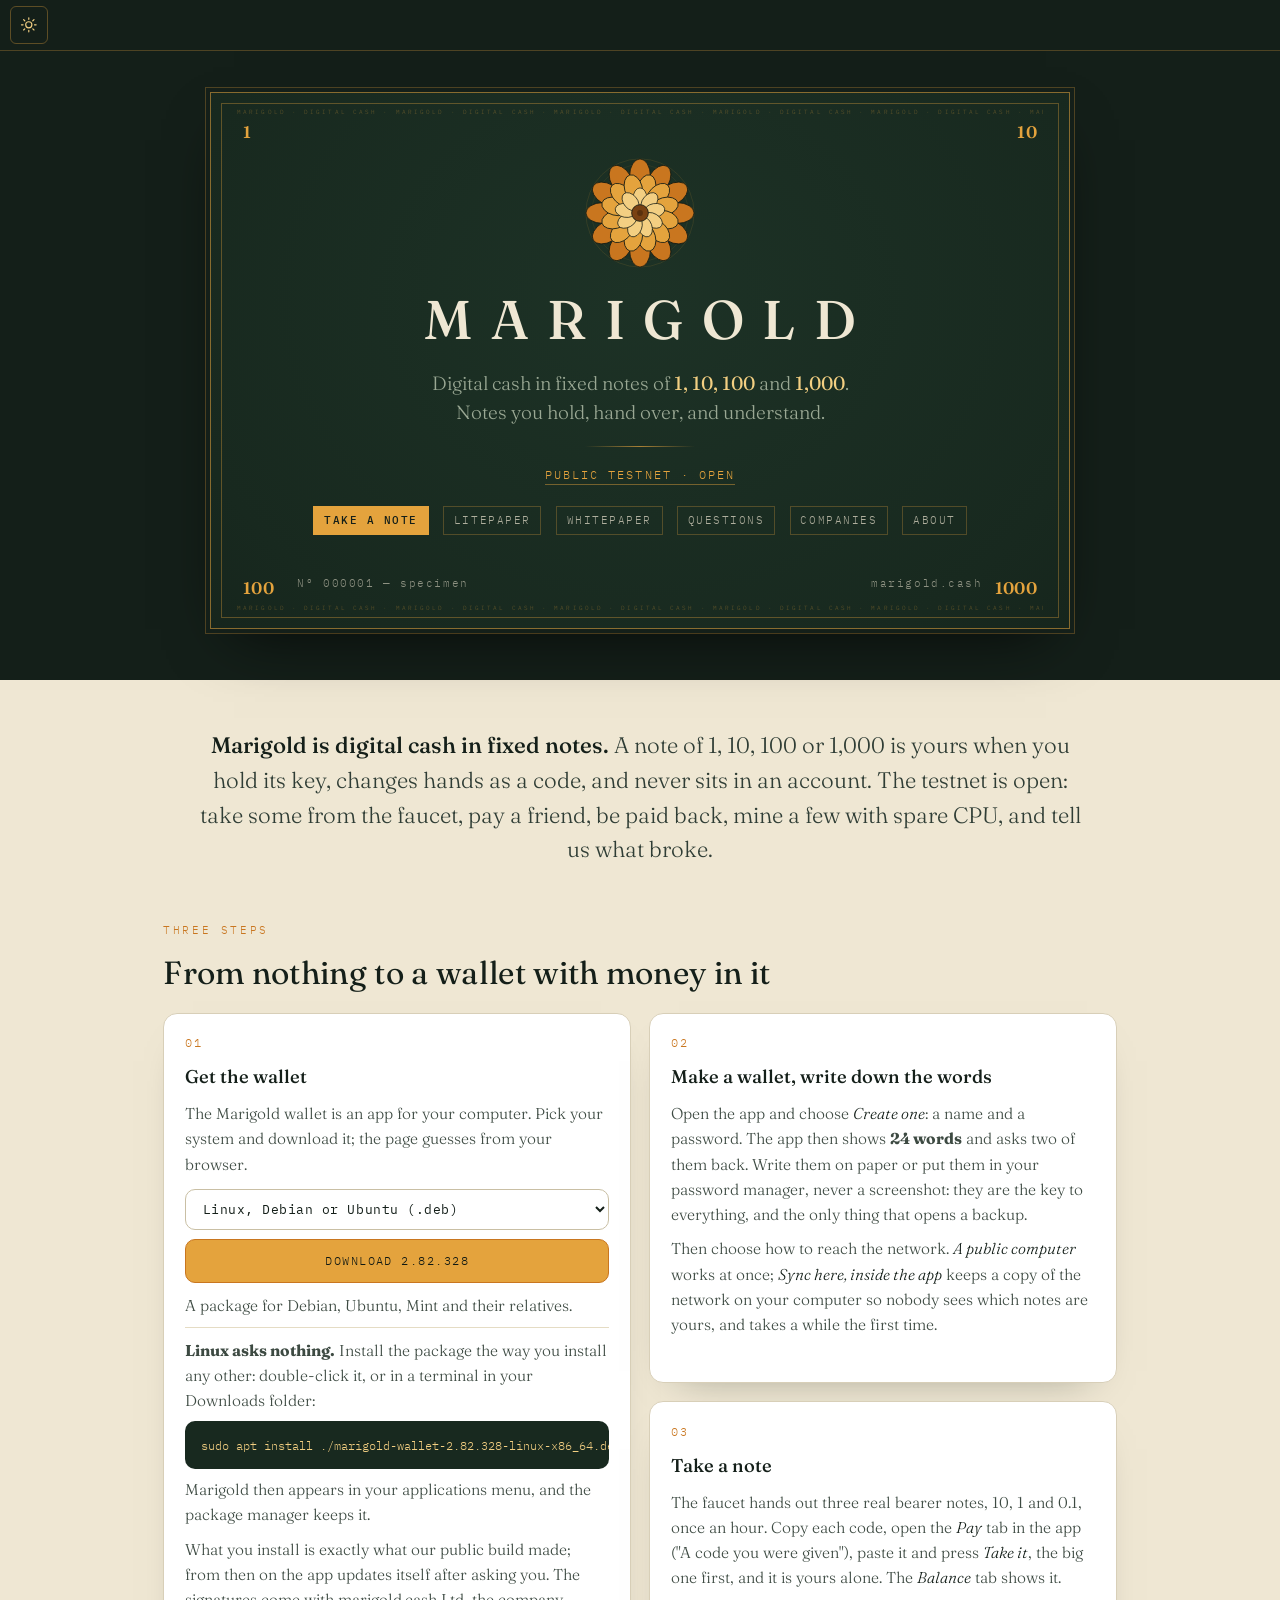
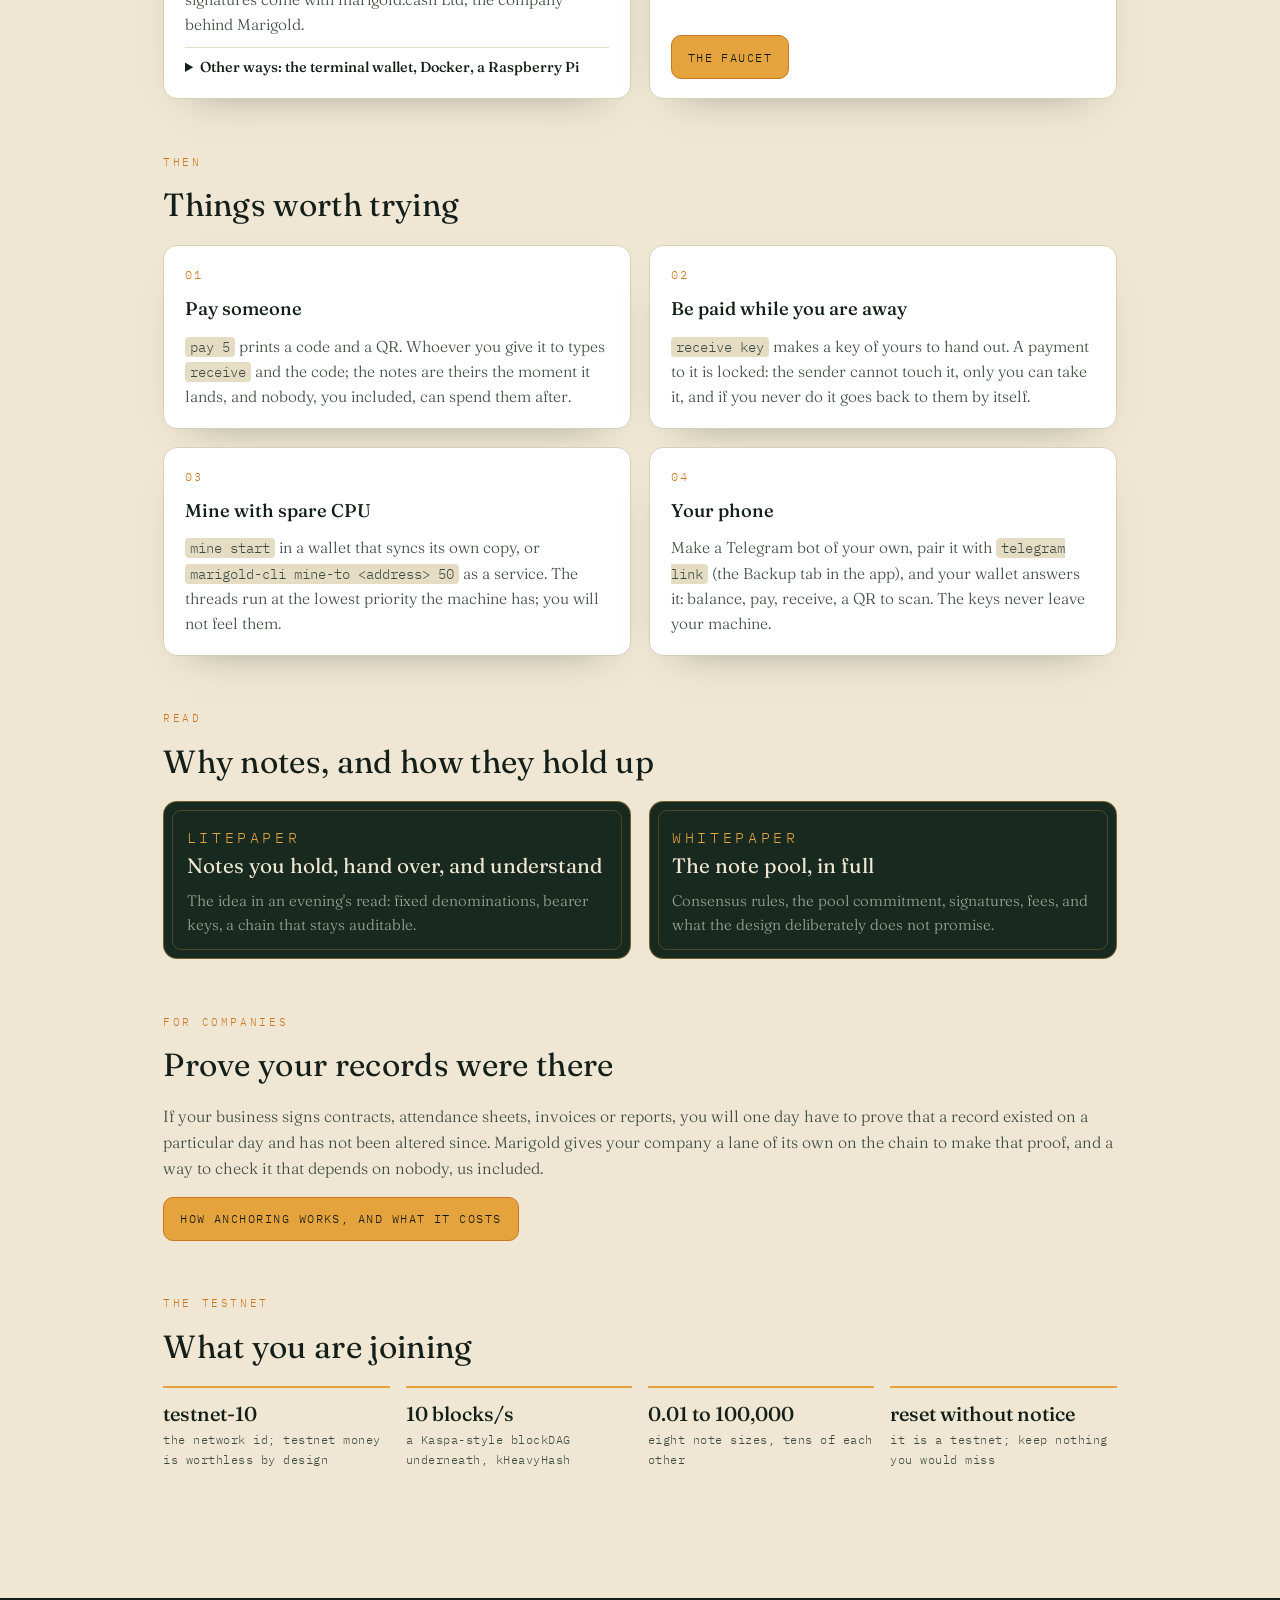
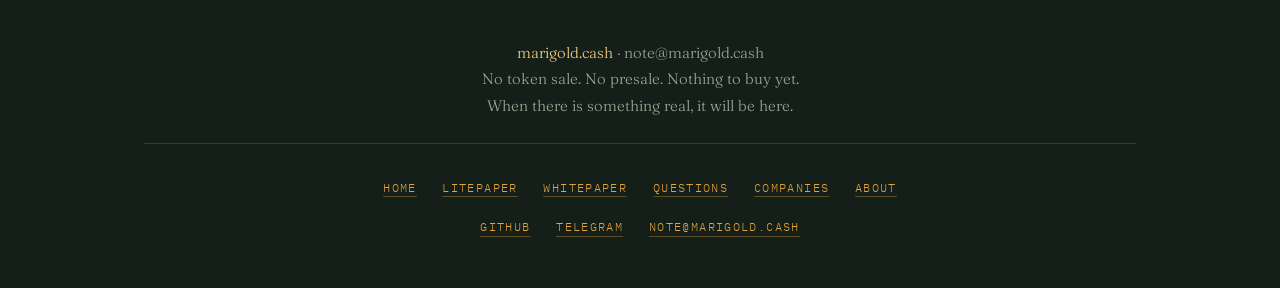
==== index.html @ fa8dfa0e "three steps: equal columns whatever the content width" ====
<!DOCTYPE html>
<html lang="en">
<head>
<meta charset="utf-8">
<meta name="viewport" content="width=device-width, initial-scale=1">
<title>Marigold — digital cash in fixed notes</title>
<meta name="description" content="Marigold is digital cash in fixed notes of 1, 10, 100 and 1,000. The public testnet is open: get the wallet, take notes from the faucet, pay and be paid, mine with spare CPU. No token sale.">
<meta property="og:title" content="Marigold — digital cash in fixed notes">
<meta property="og:description" content="Digital cash in fixed notes of 1, 10, 100 and 1,000. The testnet is open to try.">
<meta property="og:url" content="https://marigold.cash">
<meta property="og:type" content="website">
<link rel="icon" href="data:image/svg+xml,%3Csvg xmlns='http://www.w3.org/2000/svg' viewBox='0 0 64 64'%3E%3Ccircle cx='32' cy='32' r='30' fill='%23141f19'/%3E%3Ccircle cx='32' cy='32' r='17' fill='%23E4A33D'/%3E%3Ccircle cx='32' cy='32' r='7' fill='%237A4212'/%3E%3C/svg%3E">
<link rel="preconnect" href="https://fonts.googleapis.com">
<link rel="preconnect" href="https://fonts.gstatic.com" crossorigin>
<link href="https://fonts.googleapis.com/css2?family=Fraunces:opsz,wght@9..144,300;9..144,400;9..144,500;9..144,600&family=IBM+Plex+Mono:wght@400;500&display=swap" rel="stylesheet">
<link rel="stylesheet" href="/chrome.css?v=464db932">
<style>
  :root{
    --ink:#141f19;
    --note:#18291f;
    --note-edge:#0f1813;
    --gold:#e4a33d;
    --amber:#c9761f;
    --petal:#f3cf82;
    --cream:#efe7d3;
    --moss:#9aa894;
  }
  *{margin:0;padding:0;box-sizing:border-box}
  body{
    background:var(--page-bg);
    color:var(--page-fg);
    font-family:"Fraunces",serif;
    font-weight:300;
    line-height:1.6;
  }
  /* ---------- the page under the note ---------- */
  .page{max-width:62rem;margin:0 auto;padding:0 1.2rem 4rem}
  .lede{
    max-width:40em;margin:3rem auto 2.4rem;text-align:center;
    font-size:clamp(1.15rem,2.4vw,1.4rem);line-height:1.55;color:var(--text-3);
  }
  .lede strong{font-weight:500;color:var(--page-fg)}
  .kicker{
    font-family:"IBM Plex Mono",monospace;font-size:.68rem;letter-spacing:.24em;
    text-transform:uppercase;color:var(--amber);margin:0 0 .5rem;
  }
  h2{font-size:clamp(1.5rem,3vw,2rem);font-weight:400;margin:0 0 .9rem;letter-spacing:.01em}
  section{margin-top:3.4rem;scroll-margin-top:1.5rem}
  .steps{
    counter-reset:step;
    display:grid;grid-template-columns:repeat(auto-fit,minmax(16rem,1fr));gap:1.1rem;
  }
  .step{
    counter-increment:step;
    background:var(--card);border:1px solid var(--line-2);border-radius:14px;padding:1.3rem 1.3rem 1.2rem;
    box-shadow:0 18px 40px -30px var(--shadow);
    display:flex;flex-direction:column;gap:.6rem;
  }
  /* the three steps: the tall first step on the left, the other two stacked on the right */
  #start .steps{grid-template-columns:minmax(0,1fr) minmax(0,1fr);grid-auto-rows:auto}
  #start .step:first-child{grid-row:span 2}
  @media (max-width:40rem){
    #start .steps{grid-template-columns:1fr}
    #start .step:first-child{grid-row:auto}
  }
  .step::before{
    content:counter(step,decimal-leading-zero);
    font-family:"IBM Plex Mono",monospace;font-size:.72rem;letter-spacing:.2em;color:var(--amber);
  }
  .step h3{font-size:1.15rem;font-weight:500;margin:0}
  .step p{margin:0;color:var(--text);font-size:.98rem}
  .step .cta{margin-top:auto;padding-top:.6rem}
  .step ol{margin:0;padding-left:1.2rem;color:var(--text);font-size:.98rem;display:flex;flex-direction:column;gap:.4rem}
  .step em{font-style:italic;color:var(--page-fg)}
  pre{
    font-family:"IBM Plex Mono",monospace;font-size:.82rem;line-height:1.55;
    background:var(--note);color:var(--petal);border-radius:10px;padding:.9rem 1rem;
    overflow-x:auto;margin:.3rem 0 0;
  }
  code{font-family:"IBM Plex Mono",monospace;font-size:.88em;background:var(--line);border-radius:4px;padding:1px 5px}
  pre code{background:none;padding:0;font-size:1em}
  a{color:var(--amber)}
  a:hover{color:var(--link-hover)}
  .btn{
    display:inline-block;font-family:"IBM Plex Mono",monospace;font-size:.76rem;letter-spacing:.12em;
    text-transform:uppercase;text-decoration:none;color:var(--note-edge);background:var(--gold);
    border:1px solid var(--amber);border-radius:10px;padding:.7rem 1rem;
  }
  .btn:hover{background:#f0b45a;color:var(--note)}
  .btn.quiet{background:transparent;color:var(--text-2);border-color:var(--line-3)}
  .btn.quiet:hover{color:var(--page-fg);border-color:var(--amber)}
  .row{display:flex;flex-wrap:wrap;gap:.7rem;align-items:center}
  .dl{display:flex;flex-direction:column;gap:.6rem;margin-top:.2rem}
  .dl select{
    font-family:"IBM Plex Mono",monospace;font-size:.8rem;letter-spacing:.04em;color:var(--page-fg);
    background:var(--card);border:1px solid var(--line-3);border-radius:10px;padding:.6rem .8rem;width:100%;
  }
  .dl .btn{text-align:center}
  .dl-note{font-size:.82rem;color:var(--text-2);margin:0;min-height:1.2em}
  .unsigned{border-top:1px solid var(--line);padding-top:.6rem;font-size:.92rem;color:var(--text);display:flex;flex-direction:column;gap:.5rem}
  .unsigned[hidden]{display:none}
  .unsigned p{margin:0}
  .unsigned ol{margin:0;padding-left:1.2rem;display:flex;flex-direction:column;gap:.3rem}
  .unsigned pre{margin:0;font-size:.78rem}
  .shot{width:100%;height:auto;border:1px solid var(--line);border-radius:8px;background:var(--card)}
  details.fine{border-top:1px solid var(--line);padding-top:.5rem;font-size:.9rem;color:var(--text)}
  details.fine summary{cursor:pointer;color:var(--page-fg);font-weight:500}
  details.fine p{margin:.5rem 0 0}
  .papers{display:grid;grid-template-columns:repeat(auto-fit,minmax(15rem,1fr));gap:1.1rem}
  .paper{
    display:block;text-decoration:none;color:inherit;
    background:var(--note);border:1px solid rgba(228,163,61,.45);border-radius:14px;padding:1.4rem 1.4rem 1.3rem;
    position:relative;overflow:hidden;
  }
  .paper::before{content:"";position:absolute;inset:8px;border:1px solid rgba(228,163,61,.25);border-radius:9px;pointer-events:none}
  .paper .kicker{color:var(--gold)}
  .paper h3{color:var(--cream);font-weight:400;font-size:1.3rem;margin:0 0 .4rem}
  .paper p{color:var(--moss);margin:0;font-size:.95rem}
  .paper:hover{border-color:var(--gold)}
  .facts{
    display:grid;grid-template-columns:repeat(auto-fit,minmax(12rem,1fr));gap:1rem;
    font-family:"IBM Plex Mono",monospace;font-size:.78rem;letter-spacing:.04em;
  }
  .facts div{border-top:2px solid var(--gold);padding-top:.6rem;color:var(--text)}
  .facts b{display:block;font-size:1.25rem;font-weight:500;color:var(--page-fg);letter-spacing:0;font-family:"Fraunces",serif}
  .note-of-caution{
    margin-top:3.4rem;border-left:3px solid var(--gold);padding:.2rem 0 .2rem 1.1rem;color:var(--text);max-width:44em;
  }
</style>
</head>
<body>

<!-- chrome:header -->
<script>
  (function () {
    var t = null; try { t = localStorage.getItem("marigold-theme"); } catch (e) {}
    if (t === "dark" || t === "light") document.documentElement.setAttribute("data-theme", t);
  })();
</script>
<nav class="topbar">
  <button class="tgl" id="themeBtn" type="button" aria-pressed="false">
    <svg class="sun" viewBox="0 0 24 24" aria-hidden="true"><circle cx="12" cy="12" r="4.2"/><path d="M12 2.4v2.2M12 19.4v2.2M4.2 12H2M22 12h-2.2M6.5 6.5 4.9 4.9M19.1 19.1l-1.6-1.6M17.5 6.5l1.6-1.6M4.9 19.1l1.6-1.6"/></svg>
    <svg class="moon" viewBox="0 0 24 24" aria-hidden="true"><path d="M20 14.2A8.2 8.2 0 0 1 9.8 4 8.4 8.4 0 1 0 20 14.2Z"/></svg>
    <span class="sr" id="themeLabel">Switch between day and night</span>
  </button>
  <div class="grow"></div>
  <label class="langpick" hidden>
    <svg viewBox="0 0 24 24" aria-hidden="true"><circle cx="12" cy="12" r="9"/><path d="M3 12h18M12 3a15 15 0 0 1 0 18M12 3a15 15 0 0 0 0 18"/></svg>
    <span class="sr" id="langLabel">Language</span>
    <select id="langSel" aria-labelledby="langLabel">
      <option value="en">English</option>
      <option value="es">Español</option>
      <option value="de">Deutsch</option>
      <option value="fr">Français</option>
      <option value="it">Italiano</option>
      <option value="pt">Português</option>
      <option value="ru">Русский</option>
      <option value="zh">中文</option>
    </select>
  </label>
</nav>
<div class="sky">
  <header class="note" aria-label="Marigold specimen note">
    <div class="micro top" aria-hidden="true">marigold · digital cash · marigold · digital cash · marigold · digital cash · marigold · digital cash · marigold · digital cash · marigold · digital cash · marigold · digital cash · marigold · digital cash · marigold · digital cash · marigold · digital cash · marigold · digital cash · marigold · digital cash · </div>

    <span class="corner tl" aria-hidden="true">1</span>
    <span class="corner tr" aria-hidden="true">10</span>
    <span class="corner bl" aria-hidden="true">100</span>
    <span class="corner br" aria-hidden="true">1000</span>

    <div class="face">
      <img class="rosette" src="/rosette.svg" width="118" height="118" alt="Marigold flower">

      <h1 class="wordmark">Marigold</h1>

      <p class="tagline">Digital cash in fixed notes of <strong>1, 10, 100</strong> and <strong>1,000</strong>.<br>
      Notes you hold, hand over, and understand.</p>

      <div class="divider" aria-hidden="true"></div>

      <p class="status"><a href="#start">Public testnet · open</a></p>

      <nav class="ways" aria-label="Pages">
        <a class="take" href="/#start">Take a note</a>
        <a href="/litepaper/">Litepaper</a>
        <a href="/whitepaper/">Whitepaper</a>
        <a href="/faq/">Questions</a>
        <a href="/companies/">Companies</a>
        <a href="/about/">About</a>
      </nav>
    </div>

    <div class="serial-row" aria-hidden="true">
      <span>Nº 000001 — specimen</span>
      <span>marigold.cash</span>
    </div>

    <div class="micro bottom" aria-hidden="true">marigold · digital cash · marigold · digital cash · marigold · digital cash · marigold · digital cash · marigold · digital cash · marigold · digital cash · marigold · digital cash · marigold · digital cash · marigold · digital cash · marigold · digital cash · marigold · digital cash · marigold · digital cash · </div>
  </header>
</div>
<script>
  (function () {
    var root = document.documentElement, btn = document.getElementById("themeBtn");
    var dark = function () {
      var chosen = root.getAttribute("data-theme");
      return chosen ? chosen === "dark" : window.matchMedia("(prefers-color-scheme: dark)").matches;
    };
    var apply = function () { btn.setAttribute("aria-pressed", dark() ? "true" : "false"); };
    apply();
    btn.addEventListener("click", function () {
      var next = dark() ? "light" : "dark";
      root.setAttribute("data-theme", next);
      try { localStorage.setItem("marigold-theme", next); } catch (e) {}
      apply();
    });
  })();
</script>
<!-- /chrome:header -->

<main class="page">

  <p class="lede"><strong>Marigold is digital cash in fixed notes.</strong> A note of 1, 10, 100 or 1,000 is yours when you hold its key, changes hands as a code, and never sits in an account. The testnet is open: take some from the faucet, pay a friend, be paid back, mine a few with spare CPU, and tell us what broke.</p>

  <section id="start">
    <p class="kicker">Three steps</p>
    <h2>From nothing to a wallet with money in it</h2>
    <div class="steps">
      <div class="step">
        <h3>Get the wallet</h3>
        <p>The Marigold wallet is an app for your computer. Pick your system and download it; the page guesses from your browser.</p>
        <div class="dl">
          <select id="dl-os" aria-label="Your system">
            <option value="windows">Windows</option>
            <option value="macos-arm64">macOS, Apple silicon (M1 to M4)</option>
            <option value="macos-x86_64">macOS, Intel</option>
            <option value="linux-deb">Linux, Debian or Ubuntu (.deb)</option>
            <option value="linux-rpm">Linux, Fedora or openSUSE (.rpm)</option>
            <option value="linux-appimage">Linux, any other (.AppImage)</option>
          </select>
          <a class="btn" id="dl-btn" href="https://github.com/marigoldcash/marigold-wallet/releases/latest">Download</a>
          <p class="dl-note" id="dl-note"></p>
        </div>
        <div class="unsigned" id="unsigned-mac" hidden>
          <ol>
            <li>Double-click the .dmg file you downloaded. A new window opens.</li>
            <li>Drag the Marigold icon onto the <em>Applications</em> icon.</li>
            <li>Go to <em>Applications</em> and double-click Marigold.</li>
          </ol>
          <p><strong>The first time you open it, your Mac will say the app is damaged.</strong> It is not: the app is not yet signed with Apple, and on an Apple-silicon Mac that is the message you get. One command fixes it, once.</p>
          <svg class="shot" viewBox="0 0 320 150" role="img" aria-label="The macOS message: Marigold is damaged and can't be opened, with the buttons Cancel and Move to Bin; then a Terminal window with the command that removes the quarantine mark">
  <rect x="8" y="6" width="150" height="138" rx="10" fill="#f4f4f6" stroke="#c9c9cf"/>
  <circle cx="83" cy="34" r="14" fill="#fff" stroke="#c9c9cf"/><text x="83" y="39" text-anchor="middle" font-size="14" fill="#e0a21c">!</text>
  <text x="83" y="60" text-anchor="middle" font-size="7.6" font-weight="700" fill="#1d1d1f">“Marigold” is damaged and</text>
  <text x="83" y="70" text-anchor="middle" font-size="7.6" font-weight="700" fill="#1d1d1f">can’t be opened.</text>
  <text x="83" y="84" text-anchor="middle" font-size="6" fill="#515154">You should move it to the Bin.</text>
  <rect x="24" y="100" width="118" height="15" rx="5" fill="#0a7cff"/><text x="83" y="110.5" text-anchor="middle" font-size="7" fill="#fff">Cancel</text>
  <rect x="24" y="120" width="118" height="15" rx="5" fill="#fff" stroke="#c9c9cf"/><text x="83" y="130.5" text-anchor="middle" font-size="7" fill="#1d1d1f">Move to Bin</text>
  <text x="166" y="20" font-size="7" font-weight="700" fill="#1d1d1f">Terminal</text>
  <rect x="166" y="30" width="146" height="110" rx="8" fill="#1e1e1e" stroke="#c9c9cf"/>
  <text x="174" y="52" font-size="6.2" fill="#9ae59a" font-family="monospace">$ xattr -dr com.apple.quarantine \</text>
  <text x="174" y="62" font-size="6.2" fill="#9ae59a" font-family="monospace">    "/Applications/Marigold.app"</text>
  <text x="174" y="80" font-size="6.2" fill="#dcdcdc" font-family="monospace">$ open -a Marigold</text>
  <path d="M232 100 L212 60" stroke="#e4a33d" stroke-width="1.6" fill="none"/><circle cx="232" cy="100" r="2.2" fill="#e4a33d"/>
</svg>
          <ol start="4">
            <li>Click <em>Cancel</em> on the message.</li>
            <li>Open <em>Terminal</em> (press ⌘ Space, type Terminal, press Enter) and paste this line, then press Enter:</li>
          </ol>
<pre><code>xattr -dr com.apple.quarantine "/Applications/Marigold.app"</code></pre>
          <ol start="6">
            <li>Open Marigold from <em>Applications</em> again.</li>
          </ol>
          <p>The Mac's Gatekeeper refuses the app's ad-hoc signature; the command removes the quarantine mark it set on the download. Nothing else changes. The signatures come soon, and the step with them goes away.</p>
        </div>
        <div class="unsigned" id="unsigned-mac-intel" hidden>
          <p><strong>The first time you open it, your Mac will refuse.</strong> That is us, not malware: the app is not yet signed with Apple, and the Mac says so. It happens once.</p>
          <svg class="shot" viewBox="0 0 320 150" role="img" aria-label="The macOS message: Marigold Not Opened, with the buttons Done and Move to Trash; then System Settings, Privacy and Security, with the button Open Anyway">
  <rect x="8" y="6" width="150" height="138" rx="10" fill="#f4f4f6" stroke="#c9c9cf"/>
  <circle cx="83" cy="34" r="14" fill="#fff" stroke="#c9c9cf"/><text x="83" y="39" text-anchor="middle" font-size="14" fill="#e0a21c">!</text>
  <text x="83" y="62" text-anchor="middle" font-size="8.5" font-weight="700" fill="#1d1d1f">“Marigold” Not Opened</text>
  <text x="83" y="76" text-anchor="middle" font-size="6.2" fill="#515154">Apple could not verify “Marigold”</text>
  <text x="83" y="85" text-anchor="middle" font-size="6.2" fill="#515154">is free of malware.</text>
  <rect x="24" y="100" width="118" height="15" rx="5" fill="#0a7cff"/><text x="83" y="110.5" text-anchor="middle" font-size="7" fill="#fff">Done</text>
  <rect x="24" y="120" width="118" height="15" rx="5" fill="#fff" stroke="#c9c9cf"/><text x="83" y="130.5" text-anchor="middle" font-size="7" fill="#1d1d1f">Move to Trash</text>
  <text x="166" y="20" font-size="7" font-weight="700" fill="#1d1d1f">System Settings › Privacy &amp; Security</text>
  <rect x="166" y="30" width="146" height="110" rx="8" fill="#fff" stroke="#c9c9cf"/>
  <text x="176" y="50" font-size="6.5" fill="#1d1d1f">Security</text>
  <line x1="176" y1="58" x2="302" y2="58" stroke="#e5e5ea"/>
  <text x="176" y="74" font-size="6" fill="#515154">“Marigold” was blocked to</text>
  <text x="176" y="83" font-size="6" fill="#515154">protect your Mac.</text>
  <rect x="236" y="92" width="66" height="14" rx="5" fill="#0a7cff"/><text x="269" y="102" text-anchor="middle" font-size="6.5" fill="#fff">Open Anyway</text>
  <path d="M212 103 L232 99" stroke="#e4a33d" stroke-width="1.6" fill="none"/><circle cx="212" cy="103" r="2.2" fill="#e4a33d"/>
</svg>
          <ol>
            <li>Click <em>Done</em> on the message.</li>
            <li>Open <em>System Settings</em>, then <em>Privacy &amp; Security</em>, and scroll down.</li>
            <li>Click <em>Open Anyway</em> next to Marigold, then open Marigold again.</li>
          </ol>
        </div>
        <div class="unsigned" id="unsigned-win" hidden>
          <p><strong>The first time you start the installer, Windows will show a blue screen.</strong> That is us, not malware: the installer is not yet signed with a certificate, and Windows says so. It happens once.</p>
          <svg class="shot" viewBox="0 0 320 150" role="img" aria-label="The Windows screen: Windows protected your PC, with the link More info, and then the button Run anyway">
  <rect x="8" y="6" width="150" height="138" rx="4" fill="#1f6ac2"/>
  <text x="20" y="30" font-size="9.5" font-weight="700" fill="#fff">Windows protected your PC</text>
  <text x="20" y="48" font-size="5.8" fill="#eaf1fb">Microsoft Defender SmartScreen prevented an</text>
  <text x="20" y="57" font-size="5.8" fill="#eaf1fb">unrecognized app from starting. Running this</text>
  <text x="20" y="66" font-size="5.8" fill="#eaf1fb">app might put your PC at risk.</text>
  <text x="20" y="84" font-size="6.2" fill="#fff" text-decoration="underline">More info</text>
  <path d="M60 86 L74 82" stroke="#e4a33d" stroke-width="1.6" fill="none"/><circle cx="60" cy="86" r="2.2" fill="#e4a33d"/>
  <rect x="100" y="118" width="48" height="16" fill="#dfe6ef"/><text x="124" y="129" text-anchor="middle" font-size="6.5" fill="#1d1d1f">Don't run</text>
  <rect x="166" y="6" width="150" height="138" rx="4" fill="#1f6ac2"/>
  <text x="178" y="30" font-size="9.5" font-weight="700" fill="#fff">Windows protected your PC</text>
  <text x="178" y="48" font-size="5.8" fill="#eaf1fb">App: marigold-wallet.msi</text>
  <text x="178" y="57" font-size="5.8" fill="#eaf1fb">Publisher: Unknown publisher</text>
  <rect x="190" y="118" width="54" height="16" fill="#dfe6ef"/><text x="217" y="129" text-anchor="middle" font-size="6.5" fill="#1d1d1f">Run anyway</text>
  <rect x="252" y="118" width="54" height="16" fill="#dfe6ef"/><text x="279" y="129" text-anchor="middle" font-size="6.5" fill="#1d1d1f">Don't run</text>
  <path d="M217 106 L217 114" stroke="#e4a33d" stroke-width="1.6" fill="none"/><circle cx="217" cy="104" r="2.2" fill="#e4a33d"/>
</svg>
          <ol>
            <li>Click <em>More info</em> on the blue screen.</li>
            <li>Click <em>Run anyway</em>.</li>
          </ol>
        </div>
        <div class="unsigned" id="unsigned-linux-deb" hidden>
          <p><strong>Linux asks nothing.</strong> Install the package the way you install any other: double-click it, or in a terminal in your Downloads folder:</p>
<pre><code>sudo apt install ./marigold-wallet-<span class="v">VERSION</span>-linux-x86_64.deb</code></pre>
          <p>Marigold then appears in your applications menu, and the package manager keeps it.</p>
        </div>
        <div class="unsigned" id="unsigned-linux-rpm" hidden>
          <p><strong>Linux asks nothing.</strong> Install the package the way you install any other: double-click it, or in a terminal in your Downloads folder:</p>
<pre><code>sudo dnf install ./marigold-wallet-<span class="v">VERSION</span>-linux-x86_64.rpm</code></pre>
          <p>On openSUSE, <code>sudo zypper install</code> with the same file. Marigold then appears in your applications menu.</p>
        </div>
        <div class="unsigned" id="unsigned-linux-appimage" hidden>
          <p><strong>Linux asks nothing, but an AppImage has to be allowed to run.</strong> Right-click the downloaded file, choose Properties, and tick "Allow executing file as program" (or "Executable as Program"), then double-click it. In a terminal, the same is:</p>
<pre><code>chmod +x marigold-wallet-<span class="v">VERSION</span>-linux-x86_64.AppImage
./marigold-wallet-<span class="v">VERSION</span>-linux-x86_64.AppImage</code></pre>
          <p>Nothing is installed; the file is the app. Keep it where you like. If it refuses to start with a message about FUSE, install <code>libfuse2</code> from your package manager once.</p>
        </div>
        <p class="dl-note">What you install is exactly what our public build made; from then on the app updates itself after asking you. The signatures come with marigold.cash Ltd, the company behind Marigold.</p>
        <details class="fine">
          <summary>Other ways: the terminal wallet, Docker, a Raspberry Pi</summary>
          <p>The same wallet as commands in a terminal, one file and no install, for Linux, macOS, Windows and the Raspberry Pi: <a href="https://github.com/marigoldcash/marigold-wallet/releases/latest">the <code>marigold-cli</code> files on the release page</a>. It updates itself too: type <code>update</code>.</p>
          <p>Or the Docker image, if you would rather not run a downloaded program:</p>
<pre><code>mkdir -p ~/.marigold
curl -fsSLO https://raw.githubusercontent.com/marigoldcash/marigold-wallet/main/docker-compose.yml
docker compose run --rm wallet</code></pre>
          <p><a href="https://github.com/marigoldcash/marigold-wallet#readme">The guide for both.</a></p>
        </details>
      </div>
      <div class="step">
        <h3>Make a wallet, write down the words</h3>
        <p>Open the app and choose <em>Create one</em>: a name and a password. The app then shows <strong>24 words</strong> and asks two of them back. Write them on paper or put them in your password manager, never a screenshot: they are the key to everything, and the only thing that opens a backup.</p>
        <p>Then choose how to reach the network. <em>A public computer</em> works at once; <em>Sync here, inside the app</em> keeps a copy of the network on your computer so nobody sees which notes are yours, and takes a while the first time.</p>
      </div>
      <div class="step">
        <h3>Take a note</h3>
        <p>The faucet hands out three real bearer notes, 10, 1 and 0.1, once an hour. Copy each code, open the <em>Pay</em> tab in the app ("A code you were given"), paste it and press <em>Take it</em>, the big one first, and it is yours alone. The <em>Balance</em> tab shows it.</p>
        <div class="cta row">
          <a class="btn" href="https://faucet.marigold.cash">The faucet</a>
        </div>
      </div>
    </div>
  </section>

  <section id="try">
    <p class="kicker">Then</p>
    <h2>Things worth trying</h2>
    <div class="steps" style="grid-template-columns:repeat(auto-fit,minmax(20rem,1fr))">
      <div class="step">
        <h3>Pay someone</h3>
        <p><code>pay 5</code> prints a code and a QR. Whoever you give it to types <code>receive</code> and the code; the notes are theirs the moment it lands, and nobody, you included, can spend them after.</p>
      </div>
      <div class="step">
        <h3>Be paid while you are away</h3>
        <p><code>receive key</code> makes a key of yours to hand out. A payment to it is locked: the sender cannot touch it, only you can take it, and if you never do it goes back to them by itself.</p>
      </div>
      <div class="step">
        <h3>Mine with spare CPU</h3>
        <p><code>mine start</code> in a wallet that syncs its own copy, or <code>marigold-cli mine-to &lt;address&gt; 50</code> as a service. The threads run at the lowest priority the machine has; you will not feel them.</p>
      </div>
      <div class="step">
        <h3>Your phone</h3>
        <p>Make a Telegram bot of your own, pair it with <code>telegram link</code> (the Backup tab in the app), and your wallet answers it: balance, pay, receive, a QR to scan. The keys never leave your machine.</p>
      </div>
    </div>
  </section>

  <section id="papers">
    <p class="kicker">Read</p>
    <h2>Why notes, and how they hold up</h2>
    <div class="papers">
      <a class="paper" href="/litepaper/">
        <p class="kicker">Litepaper</p>
        <h3>Notes you hold, hand over, and understand</h3>
        <p>The idea in an evening's read: fixed denominations, bearer keys, a chain that stays auditable.</p>
      </a>
      <a class="paper" href="/whitepaper/">
        <p class="kicker">Whitepaper</p>
        <h3>The note pool, in full</h3>
        <p>Consensus rules, the pool commitment, signatures, fees, and what the design deliberately does not promise.</p>
      </a>
    </div>
  </section>

  <section id="companies">
    <p class="kicker">For companies</p>
    <h2>Prove your records were there</h2>
    <p style="color:var(--text)">If your business signs contracts, attendance sheets, invoices or reports, you will one day have to prove that a record existed on a particular day and has not been altered since. Marigold gives your company a lane of its own on the chain to make that proof, and a way to check it that depends on nobody, us included.</p>
    <p class="row" style="margin-top:1rem"><a class="btn" href="/companies/">How anchoring works, and what it costs</a></p>
  </section>

  <section id="facts">
    <p class="kicker">The testnet</p>
    <h2>What you are joining</h2>
    <div class="facts">
      <div><b>testnet-10</b>the network id; testnet money is worthless by design</div>
      <div><b>10 blocks/s</b>a Kaspa-style blockDAG underneath, kHeavyHash</div>
      <div><b>0.01 to 100,000</b>eight note sizes, tens of each other</div>
      <div><b>reset without notice</b>it is a testnet; keep nothing you would miss</div>
    </div>
  </section>


</main>
<!-- chrome:footer -->
<footer class="site-foot">
  <div class="inner">
    <p class="lead">
      <a href="/">marigold.cash</a> &middot; note@marigold.cash<br>
      No token sale. No presale. Nothing to buy yet.<br>
      When there is something real, it will be here.
    </p>
    <hr>
    <ul class="links">
      <li><a href="/">Home</a></li>
      <li><a href="/litepaper/">Litepaper</a></li>
      <li><a href="/whitepaper/">Whitepaper</a></li>
      <li><a href="/faq/">Questions</a></li>
      <li><a href="/companies/">Companies</a></li>
      <li><a href="/about/">About</a></li>
    </ul>
    <ul class="links">
      <li><a href="https://github.com/marigoldcash">GitHub</a></li>
      <li><a href="https://t.me/marigoldcash_official">Telegram</a></li>
      <li><a href="mailto:note@marigold.cash">note@marigold.cash</a></li>
    </ul>
  </div>
</footer>
<!-- /chrome:footer -->

<script>
(function () {
  var sel = document.getElementById("dl-os"), btn = document.getElementById("dl-btn"), note = document.getElementById("dl-note");
  if (!sel) return;
  var ua = navigator.userAgent, plat = (navigator.userAgentData && navigator.userAgentData.platform) || navigator.platform || "";
  var guess = /Windows/i.test(ua) ? "windows" : /Mac/i.test(plat) || /Mac OS/i.test(ua) ? "macos-arm64" : /Linux/i.test(plat) ? (/Fedora|SUSE|Red Hat|CentOS|Rocky|Alma/i.test(ua) ? "linux-rpm" : "linux-deb") : "";
  if (guess) sel.value = guess;
  var files = {
    "windows": function (v) { return ["marigold-wallet-" + v + "-windows-x86_64.msi", "An installer. Windows shows a blue screen once: More info, Run anyway."]; },
    "macos-arm64": function (v) { return ["marigold-wallet-" + v + "-macos-arm64.dmg", "Not sure which Mac? Apple menu, About This Mac: a chip named M-something is Apple silicon."]; },
    "macos-x86_64": function (v) { return ["marigold-wallet-" + v + "-macos-x86_64.dmg", "A disk image: drag Marigold to Applications. For Macs with an Intel processor."]; },
    "linux-deb": function (v) { return ["marigold-wallet-" + v + "-linux-x86_64.deb", "A package for Debian, Ubuntu, Mint and their relatives."]; },
    "linux-rpm": function (v) { return ["marigold-wallet-" + v + "-linux-x86_64.rpm", "A package for Fedora, openSUSE, RHEL and their relatives."]; },
    "linux-appimage": function (v) { return ["marigold-wallet-" + v + "-linux-x86_64.AppImage", "One file that runs on any Linux. No install."]; }
  };
  var version = null;
  function render() {
    var f = files[sel.value](version || "VERSION");
    if (version) {
      btn.href = "https://github.com/marigoldcash/marigold-wallet/releases/download/v" + version + "/" + f[0];
      btn.textContent = "Download " + version;
    } else {
      btn.href = "https://github.com/marigoldcash/marigold-wallet/releases/latest";
      btn.textContent = "Download";
    }
    note.textContent = f[1];
    var os = sel.value === "macos-arm64" ? "mac" : sel.value === "macos-x86_64" ? "mac-intel" : sel.value === "windows" ? "win" : sel.value;
    ["mac", "mac-intel", "win", "linux-deb", "linux-rpm", "linux-appimage"].forEach(function (k) { document.getElementById("unsigned-" + k).hidden = k !== os; });
    Array.prototype.forEach.call(document.querySelectorAll(".unsigned .v"), function (el) { el.textContent = version || "VERSION"; });
  }
  sel.addEventListener("change", render);
  render();
  fetch("/release.json", { cache: "no-store" }).then(function (r) { return r.json(); }).then(function (d) {
    if (d && /^\d+\.\d+\.\d+$/.test(d.latest)) { version = d.latest; render(); }
  }).catch(function () {});
})();
</script>
</body>
</html>
---- chrome.css ----
/*
  The note and the footer every page of marigold.cash shares.

  The header is the specimen note from the front page: the same note on every
  page, with the page's own title on its face and the row of buttons as tabs,
  the current page marked. Pages keep their own styles for what sits under the
  note; this file only owns .sky, .note and everything inside it, and .site-foot.

  tools/chrome.py stamps the header and footer markup into each page between
  the chrome:header and chrome:footer markers; edit the template there, not the
  pages. Design tokens are repeated here so the file stands alone.
*/
:root{
  --ink:#141f19; --note:#18291f; --note-edge:#0f1813; --gold:#e4a33d;
  --amber:#c9761f; --petal:#f3cf82; --cream:#efe7d3; --moss:#9aa894;
  /* the page under the note: day */
  --page-bg:#efe7d3; --page-fg:#141f19;
  --text:#3d4a42; --text-2:#4a5c52; --text-3:#2f3d35;
  --card:#fff; --line:#e5dcc4; --line-2:#d8cfb8; --line-3:#c9bfa4;
  --hair:rgba(154,168,148,.35); --hair-2:rgba(154,168,148,.45);
  --code-bg:#e5dcc4; --shadow:rgba(20,31,25,.5); --link-hover:#8a4c12;
}
/* night, for a reader who has not chosen; an explicit day choice still wins */
@media (prefers-color-scheme:dark){
  :root:not([data-theme="light"]){
    --page-bg:#0f1813; --page-fg:#e7dfcb;
    --text:#cfc7b3; --text-2:#b5ad9a; --text-3:#d9d1bd;
    --card:#18291f; --line:rgba(228,163,61,.22); --line-2:rgba(228,163,61,.3); --line-3:rgba(228,163,61,.35);
    --hair:rgba(239,231,211,.16); --hair-2:rgba(239,231,211,.22);
    --code-bg:rgba(228,163,61,.2); --shadow:rgba(0,0,0,.6); --link-hover:#f3cf82;
  }
}
/* night, chosen */
:root[data-theme="dark"]{
  --page-bg:#0f1813; --page-fg:#e7dfcb;
  --text:#cfc7b3; --text-2:#b5ad9a; --text-3:#d9d1bd;
  --card:#18291f; --line:rgba(228,163,61,.22); --line-2:rgba(228,163,61,.3); --line-3:rgba(228,163,61,.35);
  --hair:rgba(239,231,211,.16); --hair-2:rgba(239,231,211,.22);
  --code-bg:rgba(228,163,61,.2); --shadow:rgba(0,0,0,.6); --link-hover:#f3cf82;
}

/* ---------- the top bar: day and night, and the languages where a page has them ---------- */
  .topbar{position:sticky;top:0;z-index:20;display:flex;align-items:center;gap:.5rem;
          background:var(--ink);border-bottom:1px solid rgba(228,163,61,.28);
          padding:.35rem .6rem;min-height:2.9rem}
  .topbar .grow{flex:1}
  .tgl{display:inline-flex;align-items:center;justify-content:center;width:2.4rem;height:2.4rem;
       background:none;border:1px solid rgba(228,163,61,.35);border-radius:6px;color:var(--petal);cursor:pointer}
  .tgl svg{width:1.1rem;height:1.1rem;display:block;fill:none;stroke:currentColor;stroke-width:1.6;
           stroke-linecap:round;stroke-linejoin:round}
  .tgl .moon{display:none}
  :root[data-theme="dark"] .tgl .moon{display:block}
  :root[data-theme="dark"] .tgl .sun{display:none}
  .langpick{display:inline-flex;align-items:center;gap:.4rem;border:1px solid rgba(228,163,61,.35);
            border-radius:6px;padding:0 .2rem 0 .55rem;height:2.4rem;color:var(--petal)}
  .langpick svg{width:1rem;height:1rem;flex:none;fill:none;stroke:currentColor;stroke-width:1.5}
  .langpick select{appearance:none;-webkit-appearance:none;background:none;border:0;color:var(--petal);
                   font-family:"IBM Plex Mono",monospace;font-size:16px;line-height:1;padding:.4rem 1.5rem .4rem .1rem;
                   cursor:pointer;background-image:linear-gradient(45deg,transparent 50%,currentColor 50%),linear-gradient(135deg,currentColor 50%,transparent 50%);
                   background-position:calc(100% - 12px) 52%,calc(100% - 7px) 52%;background-size:5px 5px,5px 5px;background-repeat:no-repeat}
  .langpick select option{background:#18291f;color:#efe7d3}
  .sr{position:absolute;width:1px;height:1px;padding:0;overflow:hidden;clip:rect(0 0 0 0);white-space:nowrap;border:0}
  @media (prefers-color-scheme:dark){
    :root:not([data-theme="light"]) .tgl .moon{display:block}
    :root:not([data-theme="light"]) .tgl .sun{display:none}
  }
.topbar .langpick[hidden]{display:none}
.tgl:focus-visible,.langpick:focus-within{outline:2px solid var(--gold);outline-offset:2px}

.sky{
  background:var(--ink);
  display:flex; flex-direction:column; align-items:center;
  padding:2.6rem 1rem 3.2rem;
  margin:0;
}

/* ---------- the note ---------- */
.note{
  position:relative;
  width:min(860px,94vw);
  margin:0;
  text-align:center;
  background:radial-gradient(120% 160% at 50% 38%, #1d3226 0%, var(--note) 46%, var(--note-edge) 100%);
  border:1px solid rgba(228,163,61,.55);
  border-radius:0;
  box-shadow:0 0 0 4px var(--ink), 0 0 0 5px rgba(228,163,61,.28), 0 24px 60px -24px rgba(0,0,0,.8);
  padding:2.6rem 2.8rem 2.2rem;
  color:var(--cream);
  opacity:0; transform:translateY(14px);
  animation:note-settle .9s cubic-bezier(.2,.7,.2,1) .15s forwards;
}
@keyframes note-settle{to{opacity:1;transform:none}}
.note::before{
  content:""; position:absolute; inset:10px;
  border:1px solid rgba(228,163,61,.35); pointer-events:none;
}

.note .micro{
  position:absolute; left:26px; right:26px;
  font-family:"IBM Plex Mono",monospace; font-size:6px; letter-spacing:.35em;
  white-space:nowrap; overflow:hidden; color:rgba(228,163,61,.38);
  text-transform:uppercase; user-select:none; margin:0;
}
.note .micro.top{top:15px}
.note .micro.bottom{bottom:15px}

.note .corner{
  position:absolute; font-family:"Fraunces",serif; font-weight:600; font-size:1.05rem;
  color:var(--gold); letter-spacing:.02em; font-variant-numeric:tabular-nums;
}
.note .corner.tl{top:26px;left:32px}
.note .corner.tr{top:26px;right:32px}
.note .corner.bl{bottom:26px;left:32px}
.note .corner.br{bottom:26px;right:32px}

/* ---------- the face ---------- */
.note .face{
  display:flex; flex-direction:column; align-items:center; text-align:center;
  gap:1.15rem; padding:1.2rem 0 .9rem;
}
.note .rosette{
  width:118px; height:118px; display:block; margin:0;
  animation:note-bloom 1.4s cubic-bezier(.2,.7,.25,1) .35s both;
}
@keyframes note-bloom{
  from{transform:rotate(-14deg) scale(.86);opacity:0}
  to{transform:none;opacity:1}
}

/* the wordmark: an h1 on the front page, a plain line everywhere else */
.note .wordmark{
  font-family:"Fraunces",serif;
  font-size:clamp(2.3rem,6vw,3.4rem); font-weight:500; line-height:1.1;
  letter-spacing:.34em; text-indent:.34em; /* optically recenter spaced caps */
  color:var(--cream); text-transform:uppercase; margin:0;
}
.note .wordmark a{color:inherit;text-decoration:none}

/* the page's title and strapline, on the face of the note */
.note .title,.note .head-text h1{
  font-family:"Fraunces",serif;
  font-size:clamp(1.35rem,3.4vw,1.9rem); font-weight:400; line-height:1.25;
  letter-spacing:.01em; text-transform:none; text-indent:0;
  color:var(--petal); margin:0; max-width:24em; text-wrap:balance;
}
.note .tagline,.note .tag{
  font-family:"Fraunces",serif;
  font-size:clamp(1.02rem,2.4vw,1.2rem); font-weight:300; font-style:normal;
  max-width:34em; line-height:1.55; color:var(--moss); margin:0;
}
.note .tagline strong{color:var(--petal);font-weight:400}

.note .divider{
  width:110px; height:1px; margin:0;
  background:linear-gradient(90deg,transparent,rgba(228,163,61,.7),transparent);
}

.note .status{
  font-family:"IBM Plex Mono",monospace; font-size:.72rem; letter-spacing:.18em;
  text-transform:uppercase; color:var(--gold); margin:0;
}
.note .status a{
  color:var(--gold); text-decoration:none;
  border-bottom:1px solid rgba(228,163,61,.45); padding-bottom:.15em;
}
.note .status a:hover,.note .status a:focus-visible{border-bottom-color:var(--gold);outline:none}

/* the litepaper's head-text block (one per language) sits on the face too */
.note .head-text > * + *{margin-top:1.15rem}
.note .actions{margin:0;display:flex;gap:.75rem;justify-content:center;flex-wrap:wrap}

/* ---------- the tabs ---------- */
.note .ways{
  display:flex; flex-wrap:wrap; justify-content:center;
  gap:.6rem .9rem; margin:.2rem 0 0; padding:0;
  font-family:"IBM Plex Mono",monospace; font-size:.68rem;
  letter-spacing:.14em; text-transform:uppercase;
}
.note .ways a{
  color:rgba(239,231,211,.7); text-decoration:none;
  padding:.45em .9em; border:1px solid rgba(228,163,61,.28); border-radius:0;
  background:none; transition:color .2s,border-color .2s;
}
.note .ways a:hover,.note .ways a:focus-visible{color:var(--petal);border-color:rgba(228,163,61,.7);outline:none}
.note .ways a[aria-current="page"]{color:var(--ink);background:var(--gold);border-color:var(--gold);font-weight:500}
.note .ways a.take{color:var(--ink);background:var(--gold);border-color:var(--gold);font-weight:500}
.note .ways a.take:hover,.note .ways a.take:focus-visible{background:var(--petal);border-color:var(--petal);color:var(--ink)}

/* serial row */
.note .serial-row{
  display:flex; justify-content:space-between;
  padding:0 2.6rem; margin:1.6rem 0 0;
  font-family:"IBM Plex Mono",monospace; font-size:.7rem; letter-spacing:.14em;
  color:rgba(239,231,211,.55);
}

/* a page that is not the front page carries the same note a little tighter */
.note.compact{padding:2.2rem 2.8rem 1.9rem}
.note.compact .face{gap:.95rem;padding:.9rem 0 .6rem}
.note.compact .rosette{width:84px;height:84px}
.note.compact .wordmark{font-size:clamp(1.5rem,4vw,2.1rem)}

@media (max-width:560px){
  .note,.note.compact{padding:2.2rem 1.3rem 1.8rem}
  .note .corner{font-size:.85rem}
  .note .corner.tl{left:22px}.note .corner.tr{right:22px}
  .note .corner.bl{left:22px}.note .corner.br{right:22px}
  .note .serial-row{flex-direction:column;gap:.4rem;align-items:center;margin-top:1.3rem}
  .note .wordmark{letter-spacing:.22em;text-indent:.22em}
}
@media (prefers-reduced-motion:reduce){
  .note,.note .rosette{animation:none;opacity:1;transform:none}
}

/* ---------- the footer: a full-width band in the note's green, the page ends there ---------- */
.site-foot{
  background:var(--ink); color:var(--moss);
  margin:4rem 0 0; padding:2.6rem 1.2rem 3rem;
  font-family:"IBM Plex Mono",monospace; font-size:.72rem; letter-spacing:.12em;
  text-transform:uppercase; line-height:2.2; text-align:center;
}
.site-foot .inner{max-width:62rem;margin:0 auto;display:flex;flex-direction:column;align-items:center;gap:.9rem}
.site-foot .lead{
  margin:0; font-family:"Fraunces",serif; font-size:.95rem; font-weight:300; letter-spacing:0;
  text-transform:none; line-height:1.75; color:var(--moss);
}
.site-foot .lead a{color:var(--petal);border:0}
.site-foot hr{width:100%;max-width:62rem;height:1px;border:0;margin:.6rem 0 1rem;background:rgba(228,163,61,.22)}
.site-foot .links{display:flex;flex-wrap:wrap;justify-content:center;gap:.2rem 1.6rem;margin:0;padding:0;list-style:none}
.site-foot a{color:var(--gold);text-decoration:none;border-bottom:1px solid rgba(228,163,61,.35);padding-bottom:.1em}
.site-foot a:hover,.site-foot a:focus-visible{color:var(--petal);border-bottom-color:var(--petal);outline:none}
/* inside another page's own green band (the litepaper): just the links under a hairline */
.site-foot.inband{background:none;margin:1.6rem auto 0;padding:1.4rem 0 0;border-top:1px solid rgba(228,163,61,.22);max-width:62rem}
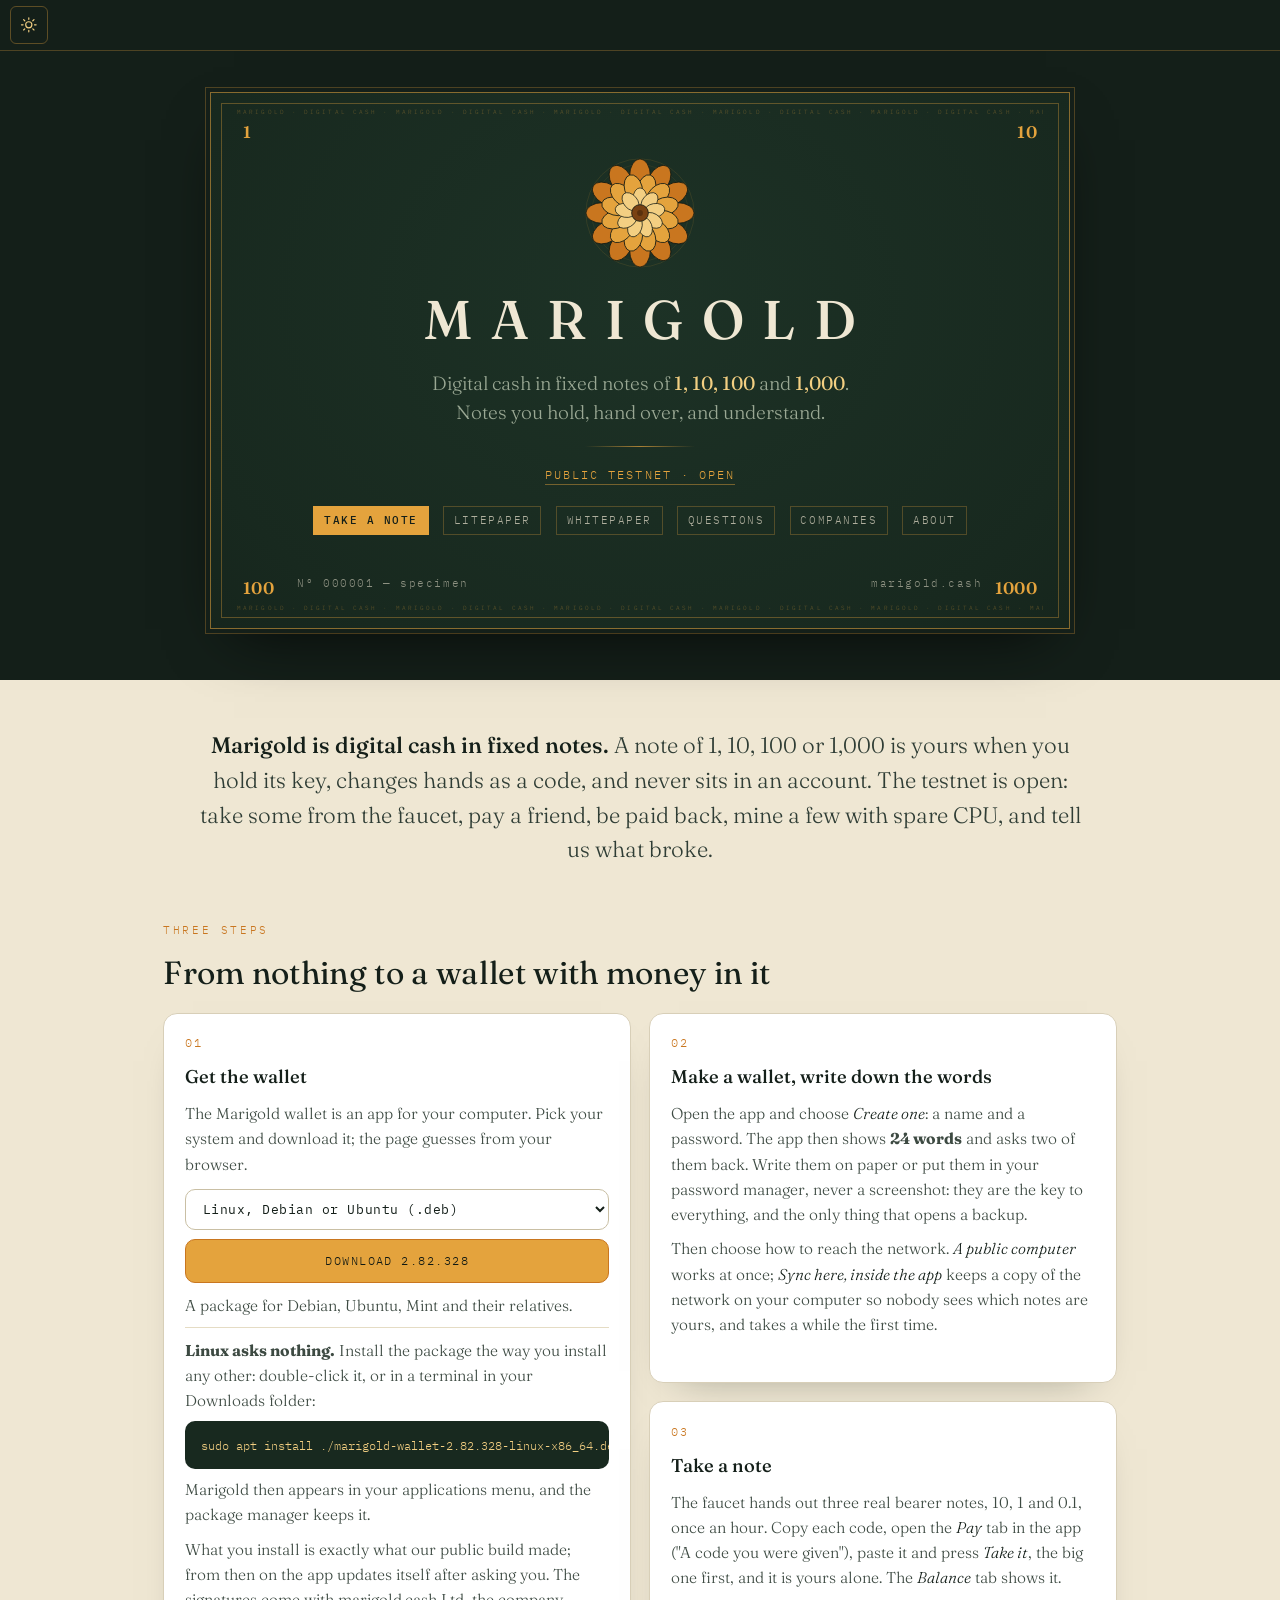
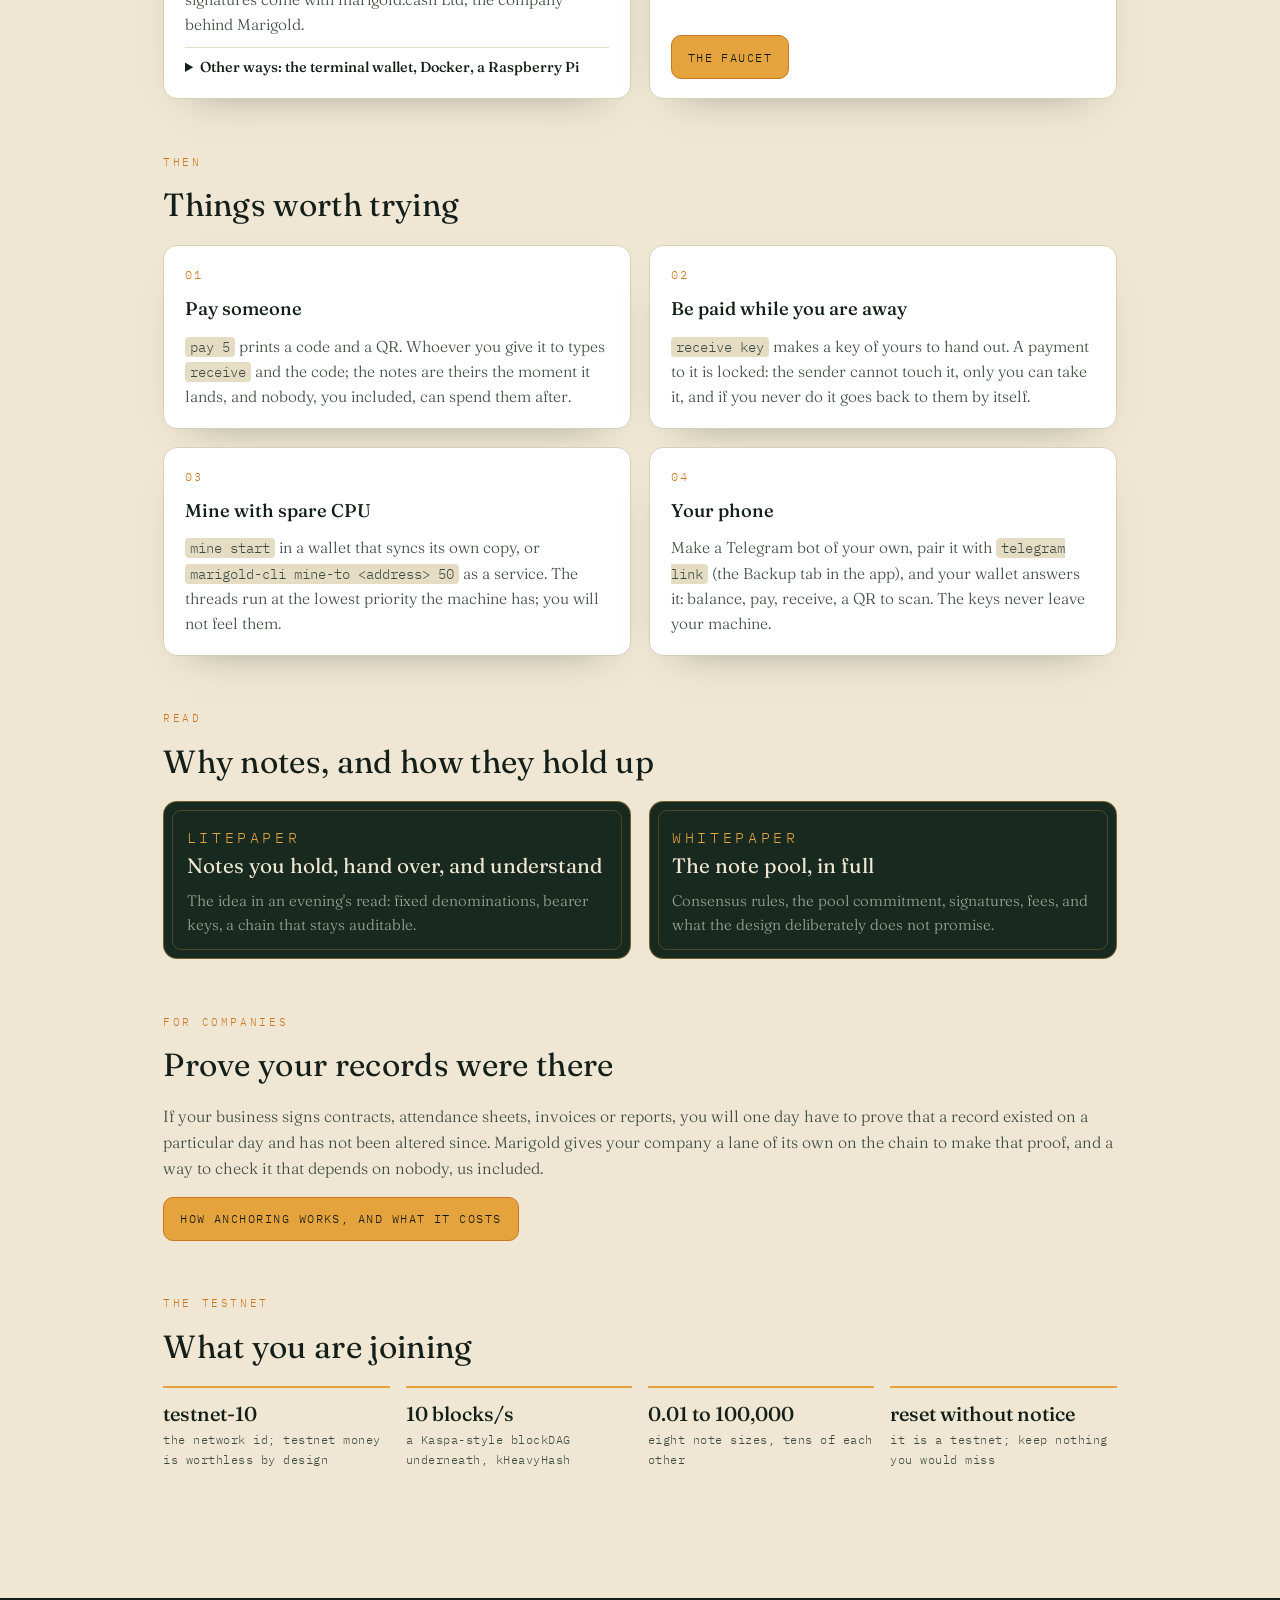
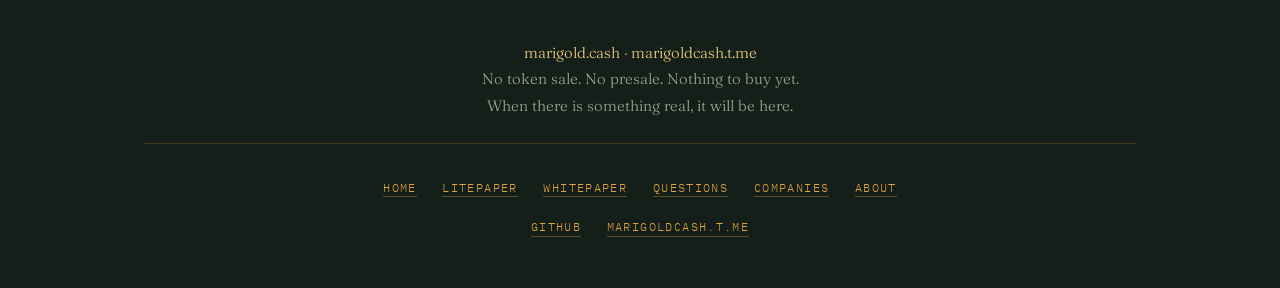
==== commit 8336d70b: "footer: marigoldcash.t.me instead of the email" ====
--- a/index.html
+++ b/index.html
@@ -13,7 +13,7 @@
 <link rel="preconnect" href="https://fonts.googleapis.com">
 <link rel="preconnect" href="https://fonts.gstatic.com" crossorigin>
 <link href="https://fonts.googleapis.com/css2?family=Fraunces:opsz,wght@9..144,300;9..144,400;9..144,500;9..144,600&family=IBM+Plex+Mono:wght@400;500&display=swap" rel="stylesheet">
-<link rel="stylesheet" href="/chrome.css?v=464db932">
+<link rel="stylesheet" href="/chrome.css?v=746dca38">
 <style>
   :root{
     --ink:#141f19;
@@ -427,7 +427,7 @@
 <footer class="site-foot">
   <div class="inner">
     <p class="lead">
-      <a href="/">marigold.cash</a> &middot; note@marigold.cash<br>
+      <a href="/">marigold.cash</a> &middot; <a href="https://marigoldcash.t.me">marigoldcash.t.me</a><br>
       No token sale. No presale. Nothing to buy yet.<br>
       When there is something real, it will be here.
     </p>
@@ -442,11 +442,25 @@
     </ul>
     <ul class="links">
       <li><a href="https://github.com/marigoldcash">GitHub</a></li>
-      <li><a href="https://t.me/marigoldcash_official">Telegram</a></li>
-      <li><a href="mailto:note@marigold.cash">note@marigold.cash</a></li>
+      <li><a href="https://marigoldcash.t.me">marigoldcash.t.me</a></li>
     </ul>
   </div>
 </footer>
+<a class="to-top" href="#top" id="toTop" aria-label="Back to the top" hidden>
+  <svg viewBox="0 0 24 24" aria-hidden="true"><path d="M12 19V5M5 12l7-7 7 7"/></svg>
+</a>
+<script>
+  (function () {
+    var b = document.getElementById("toTop"); if (!b) return;
+    var show = function () { b.hidden = (window.scrollY || document.documentElement.scrollTop) < 600; };
+    window.addEventListener("scroll", show, { passive: true }); show();
+    b.addEventListener("click", function (e) {
+      e.preventDefault();
+      var smooth = !window.matchMedia("(prefers-reduced-motion: reduce)").matches;
+      window.scrollTo({ top: 0, behavior: smooth ? "smooth" : "auto" });
+    });
+  })();
+</script>
 <!-- /chrome:footer -->
 
 <script>
--- a/chrome.css
+++ b/chrome.css
@@ -231,3 +231,17 @@
 .site-foot a:hover,.site-foot a:focus-visible{color:var(--petal);border-bottom-color:var(--petal);outline:none}
 /* inside another page's own green band (the litepaper): just the links under a hairline */
 .site-foot.inband{background:none;margin:1.6rem auto 0;padding:1.4rem 0 0;border-top:1px solid rgba(228,163,61,.22);max-width:62rem}
+
+/* ---------- back to the top: appears once the note has scrolled away ---------- */
+.to-top{
+  position:fixed; right:1.1rem; bottom:1.1rem; z-index:30;
+  display:inline-flex; align-items:center; justify-content:center;
+  width:2.6rem; height:2.6rem; border-radius:6px;
+  background:var(--ink); color:var(--petal); border:1px solid rgba(228,163,61,.45);
+  box-shadow:0 10px 24px -12px rgba(0,0,0,.7); text-decoration:none;
+  opacity:.92; transition:opacity .2s,border-color .2s;
+}
+.to-top svg{width:1.1rem;height:1.1rem;fill:none;stroke:currentColor;stroke-width:1.8;stroke-linecap:round;stroke-linejoin:round}
+.to-top:hover,.to-top:focus-visible{opacity:1;border-color:var(--gold);outline:none;color:var(--gold)}
+.to-top[hidden]{display:none}
+@media (prefers-reduced-motion:reduce){.to-top{transition:none}}
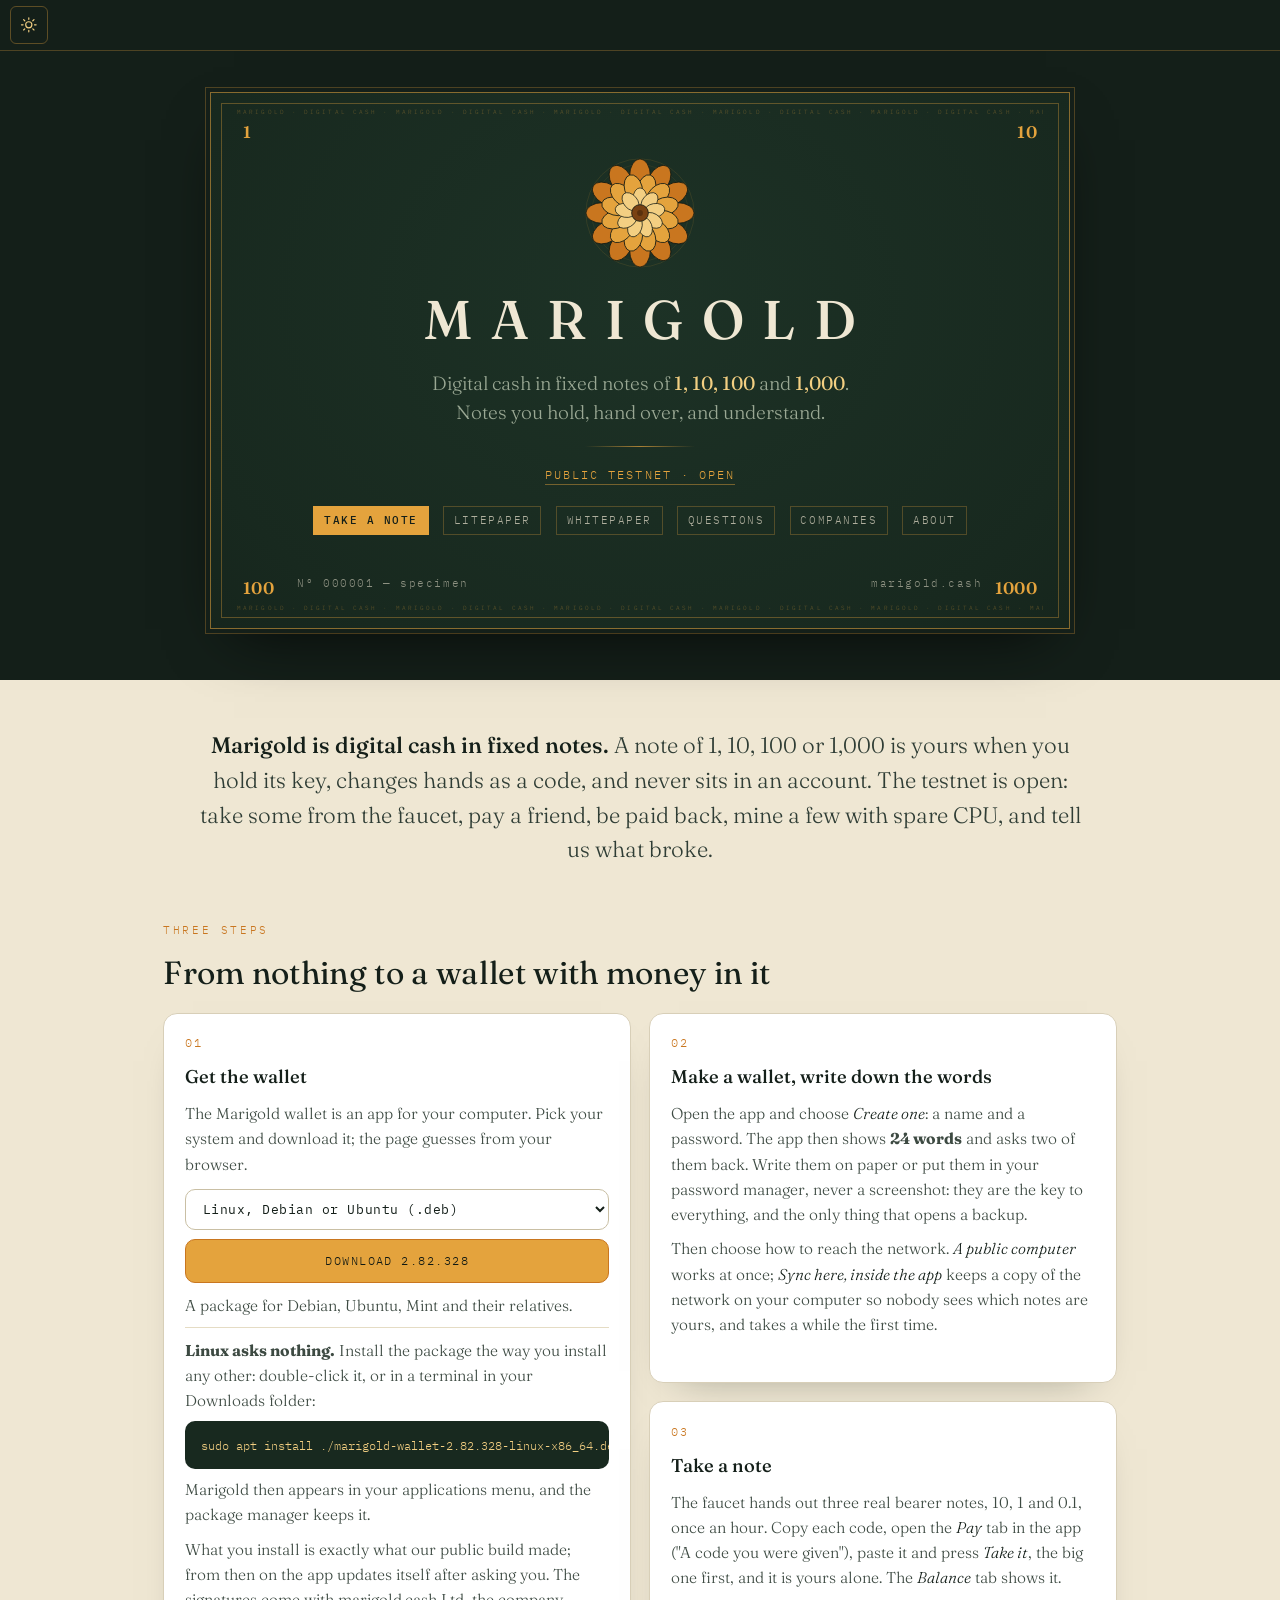
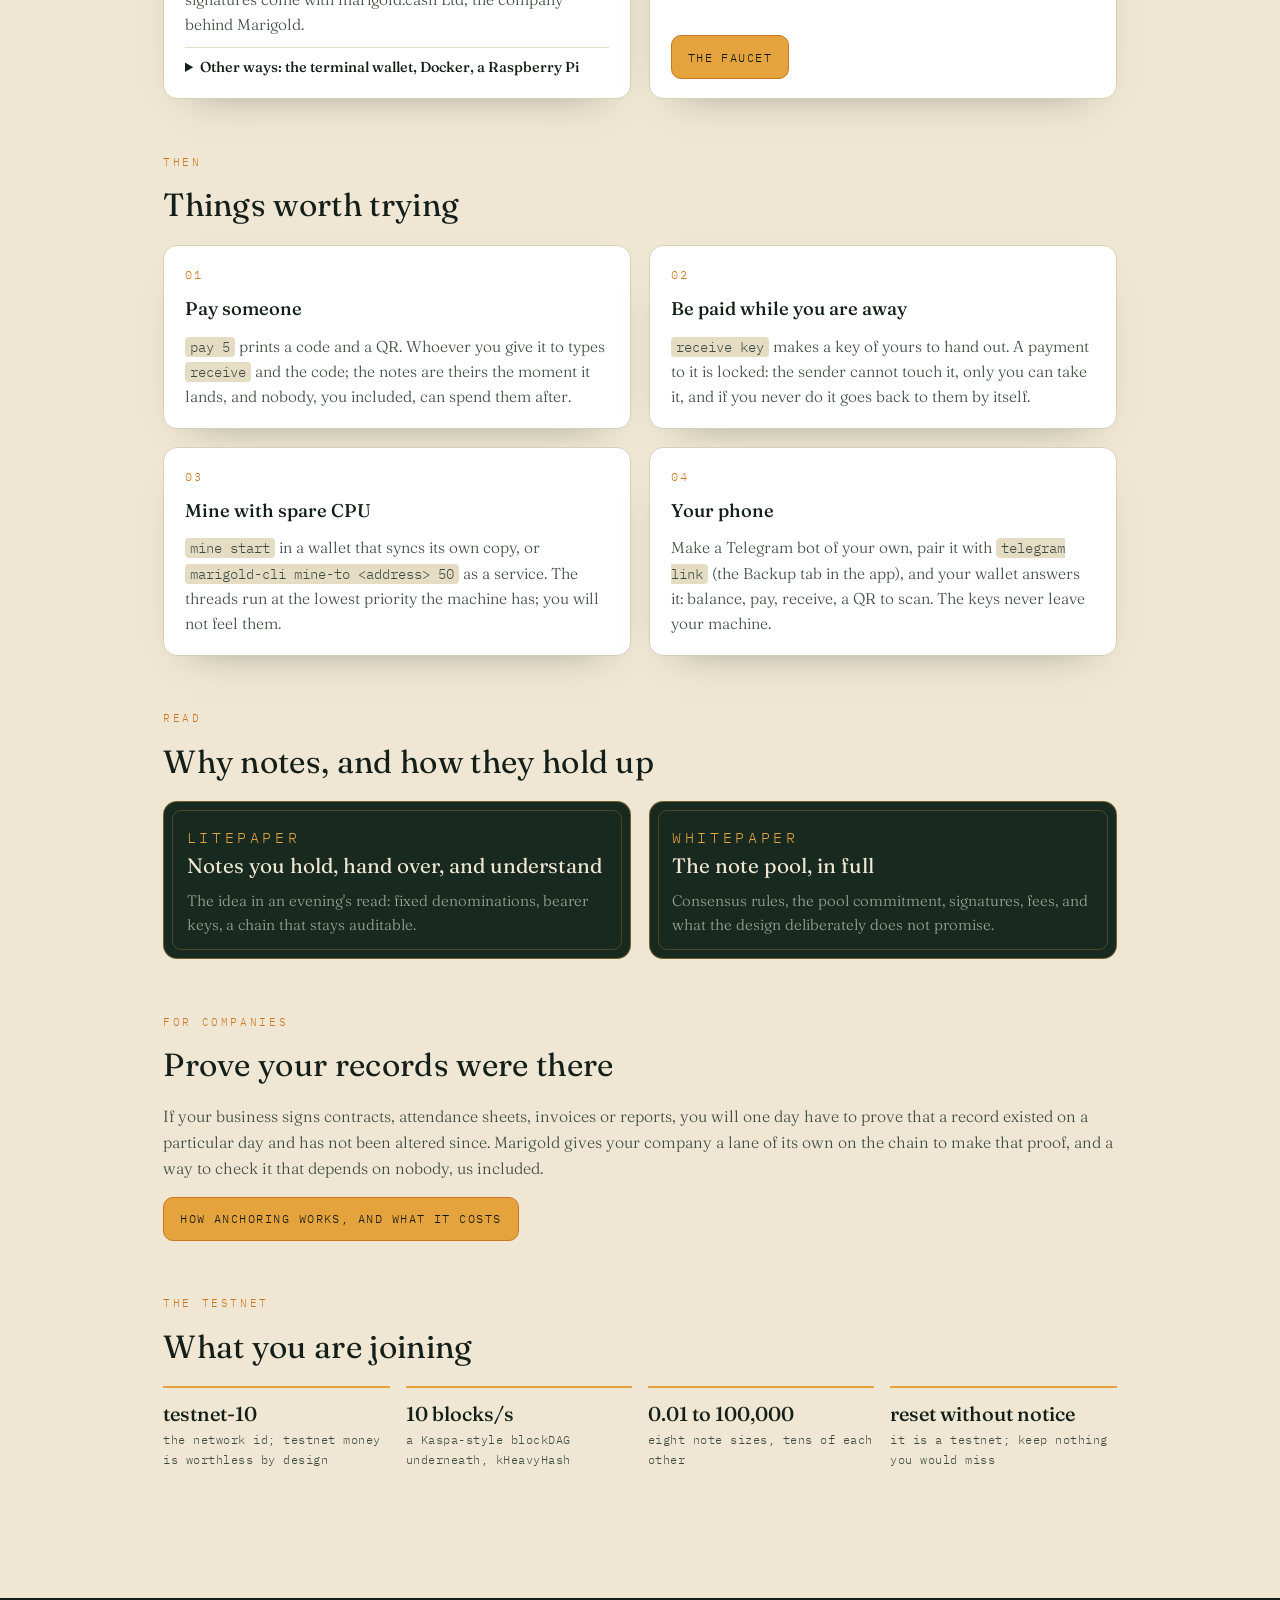
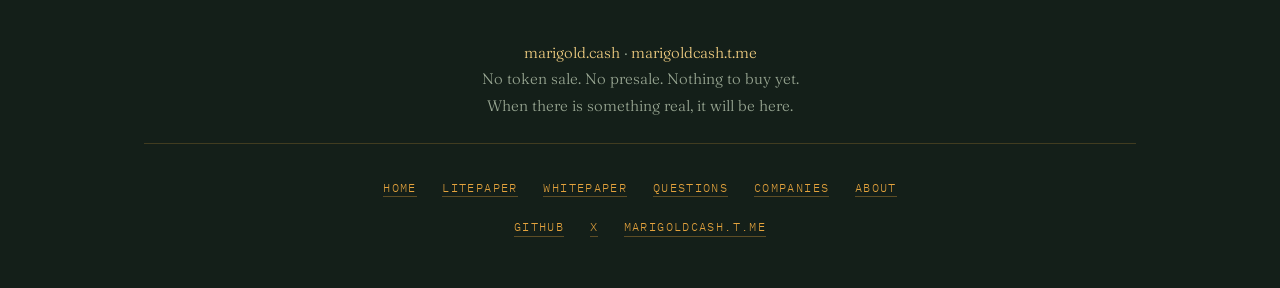
==== commit e4cd132c: "footer: the X profile" ====
--- a/index.html
+++ b/index.html
@@ -442,6 +442,7 @@
     </ul>
     <ul class="links">
       <li><a href="https://github.com/marigoldcash">GitHub</a></li>
+      <li><a href="https://x.com/marigoldcash">X</a></li>
       <li><a href="https://marigoldcash.t.me">marigoldcash.t.me</a></li>
     </ul>
   </div>
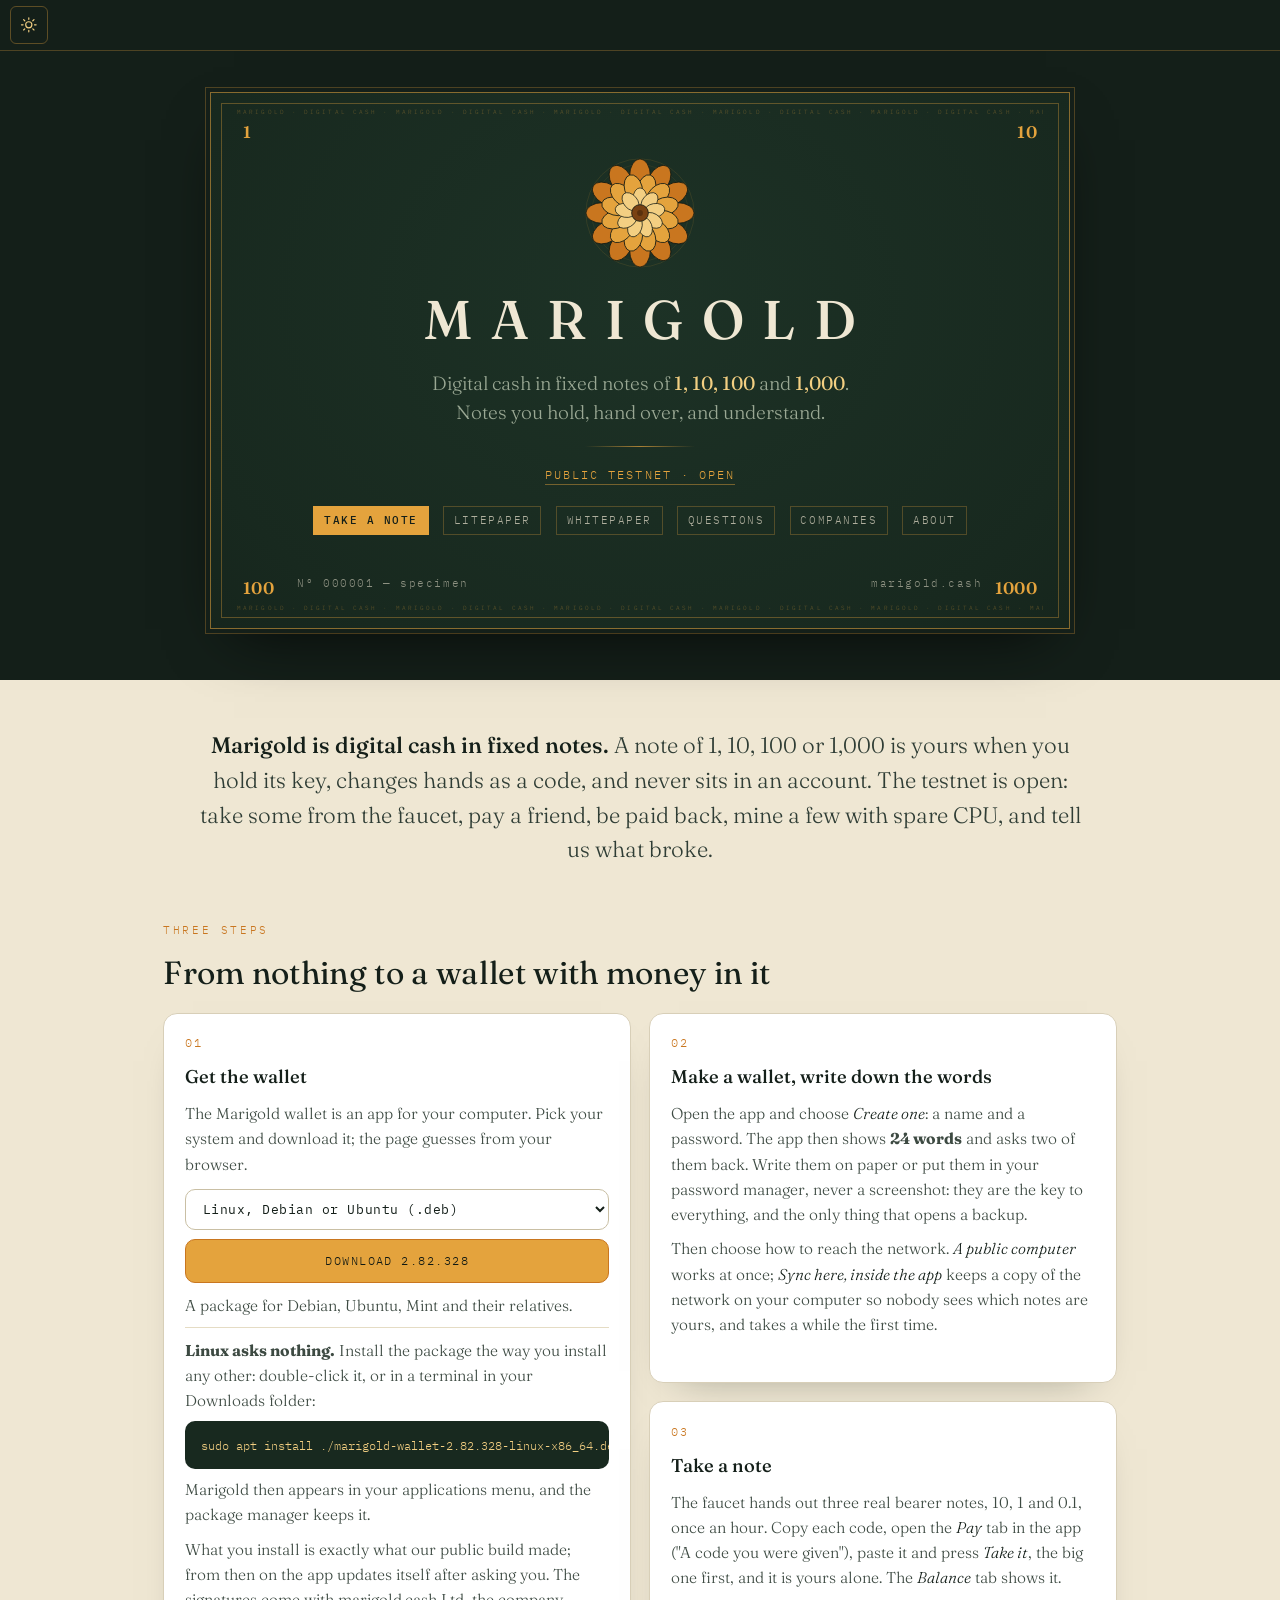
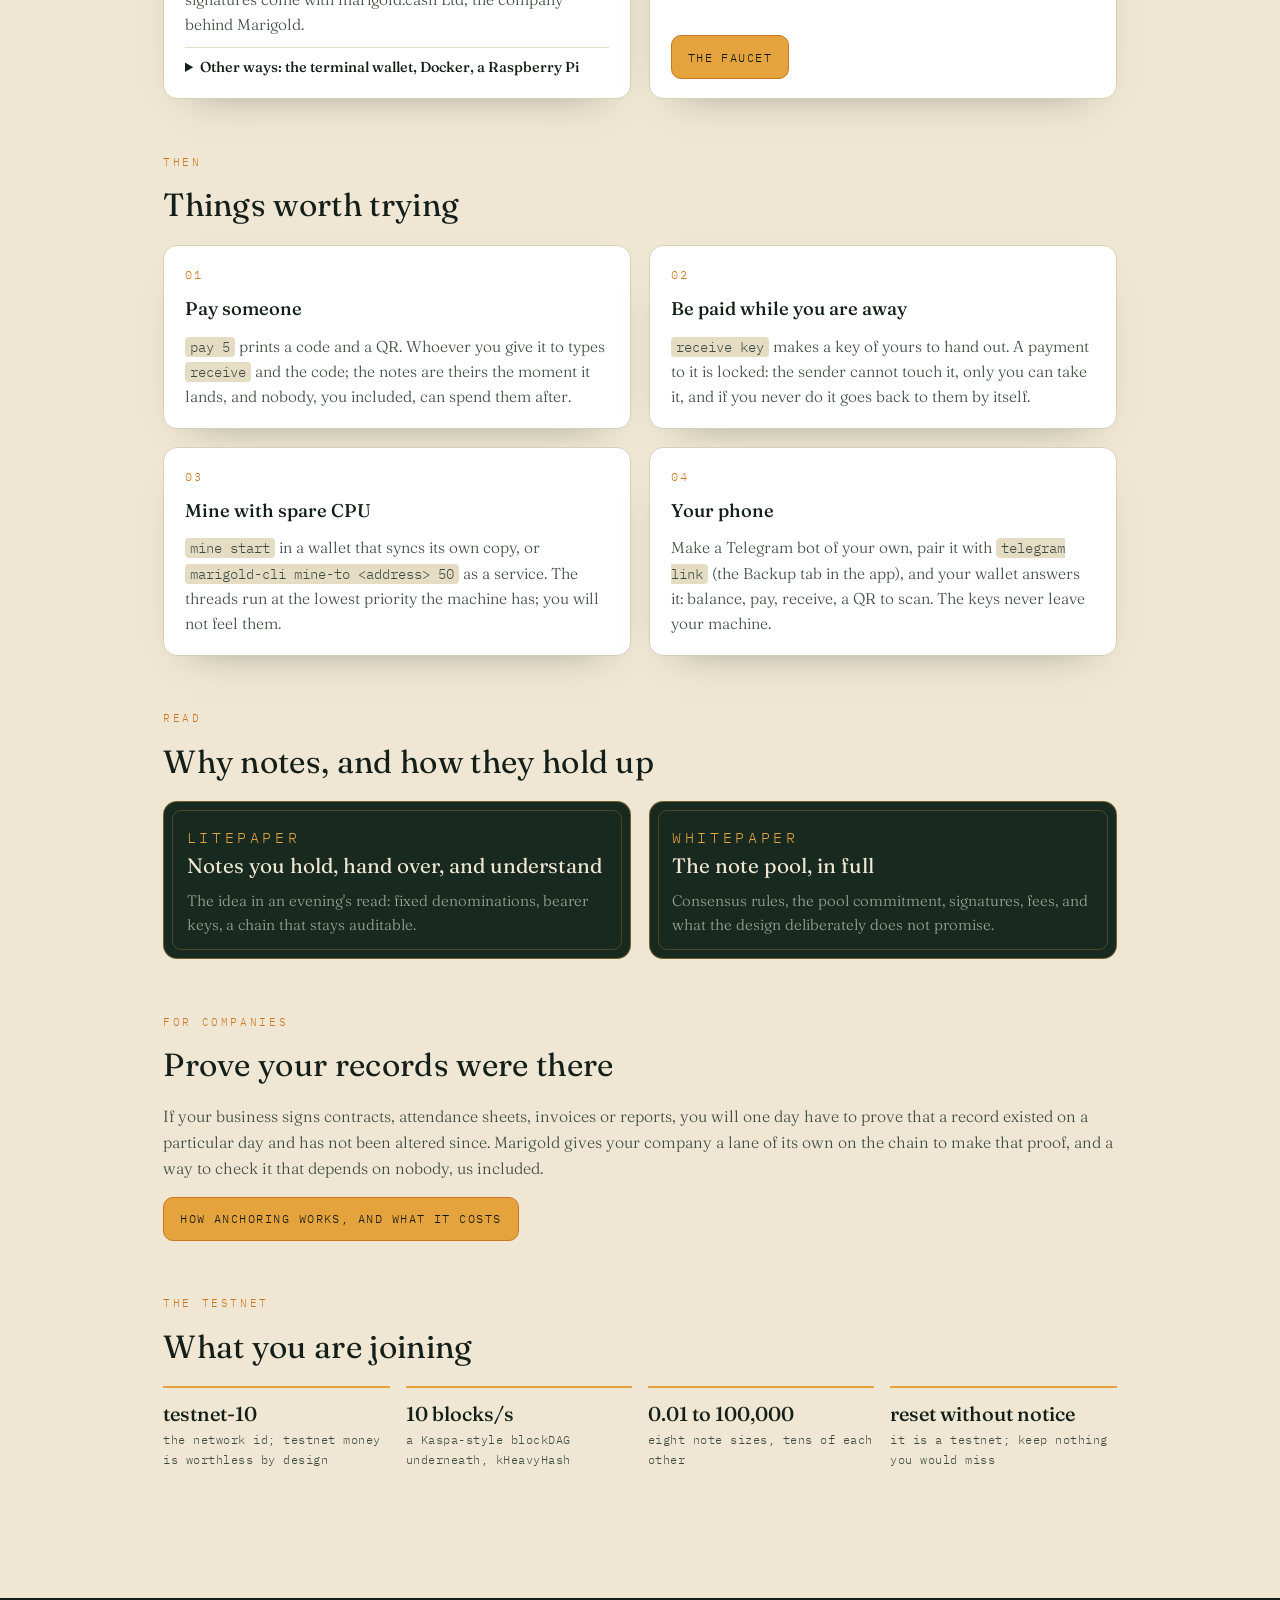
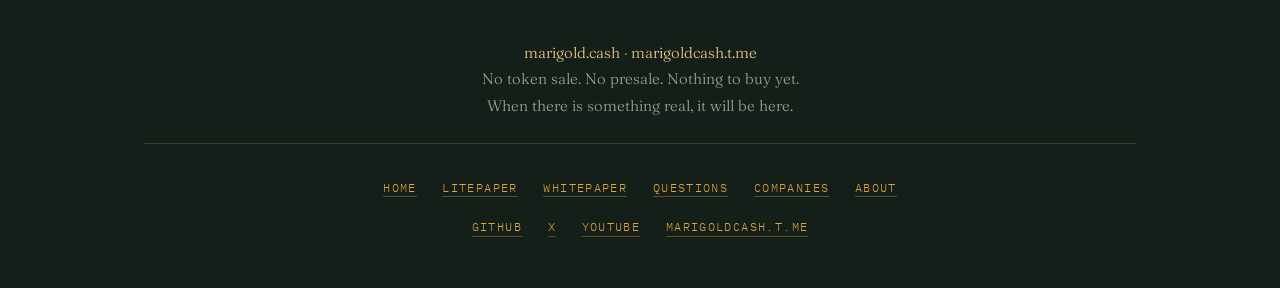
==== commit 573980dc: "footer: the YouTube channel" ====
--- a/index.html
+++ b/index.html
@@ -443,6 +443,7 @@
     <ul class="links">
       <li><a href="https://github.com/marigoldcash">GitHub</a></li>
       <li><a href="https://x.com/marigoldcash">X</a></li>
+      <li><a href="https://www.youtube.com/@marigoldcash">YouTube</a></li>
       <li><a href="https://marigoldcash.t.me">marigoldcash.t.me</a></li>
     </ul>
   </div>
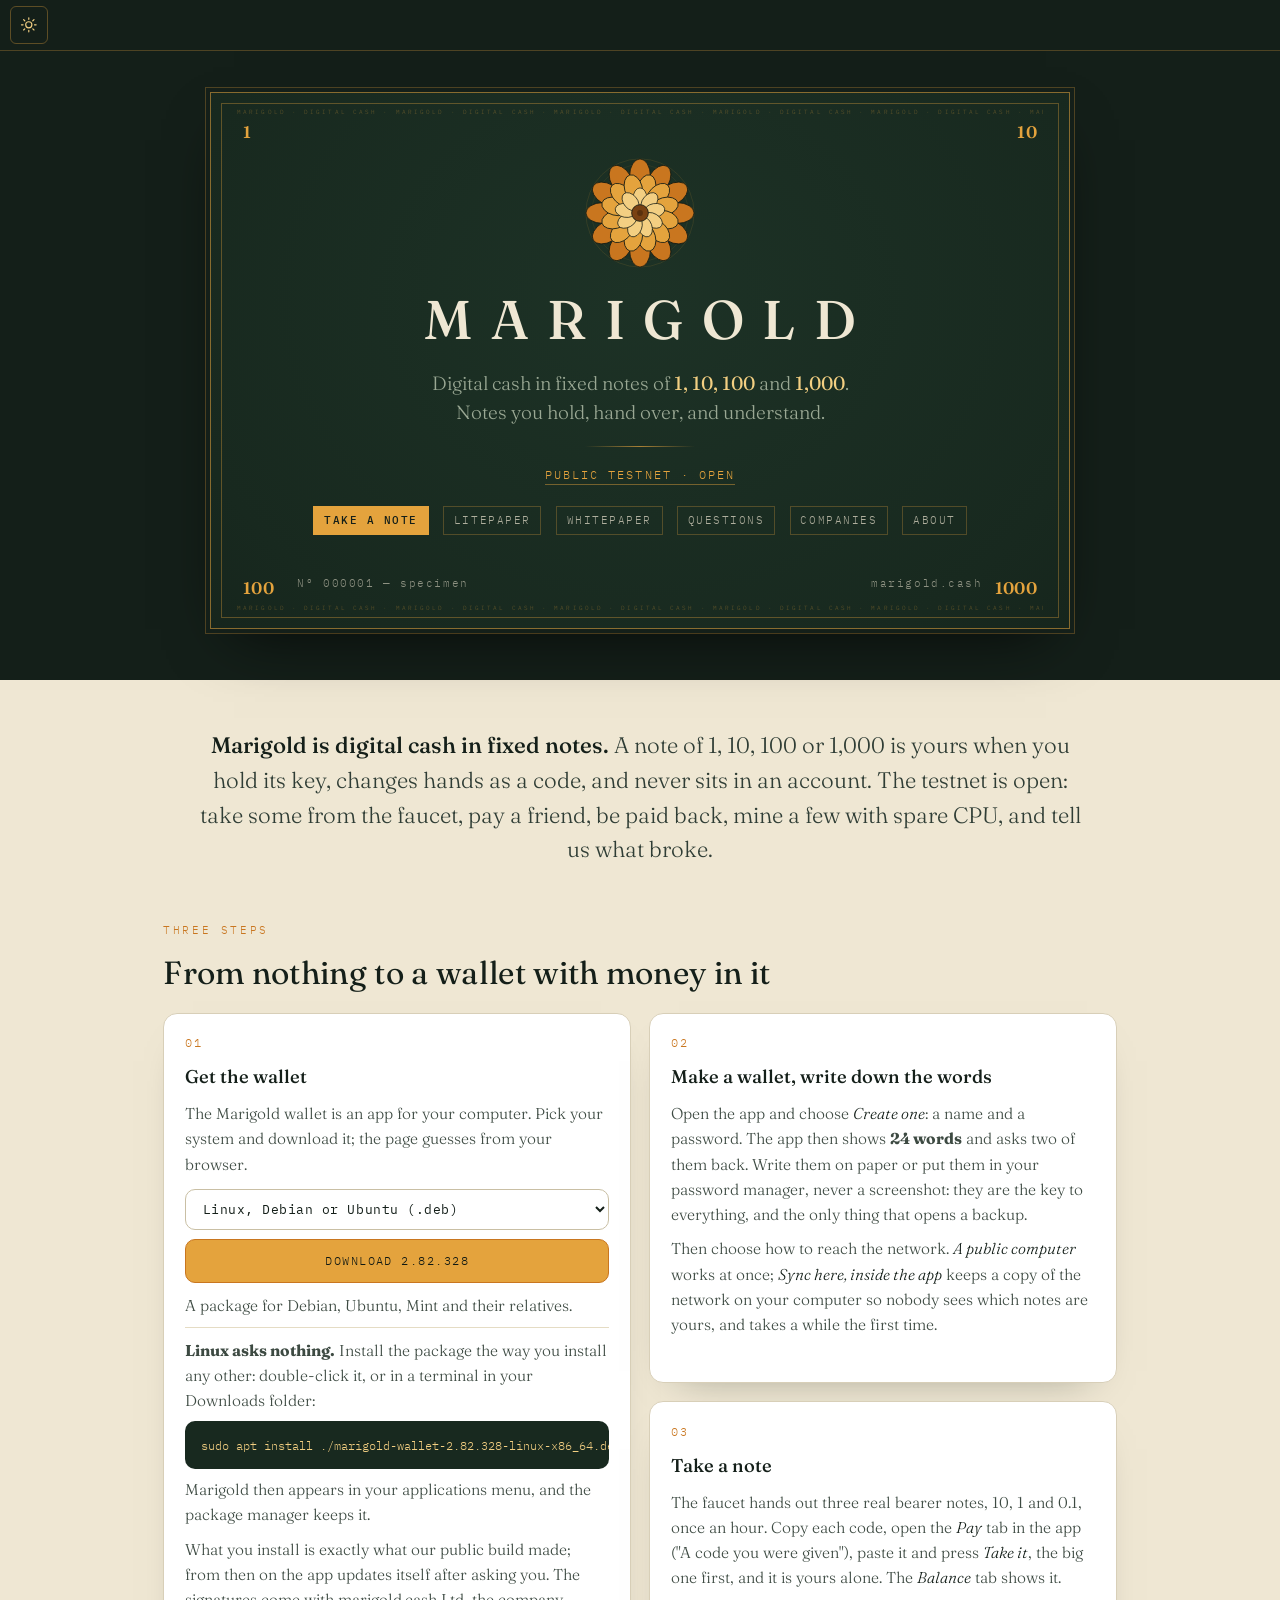
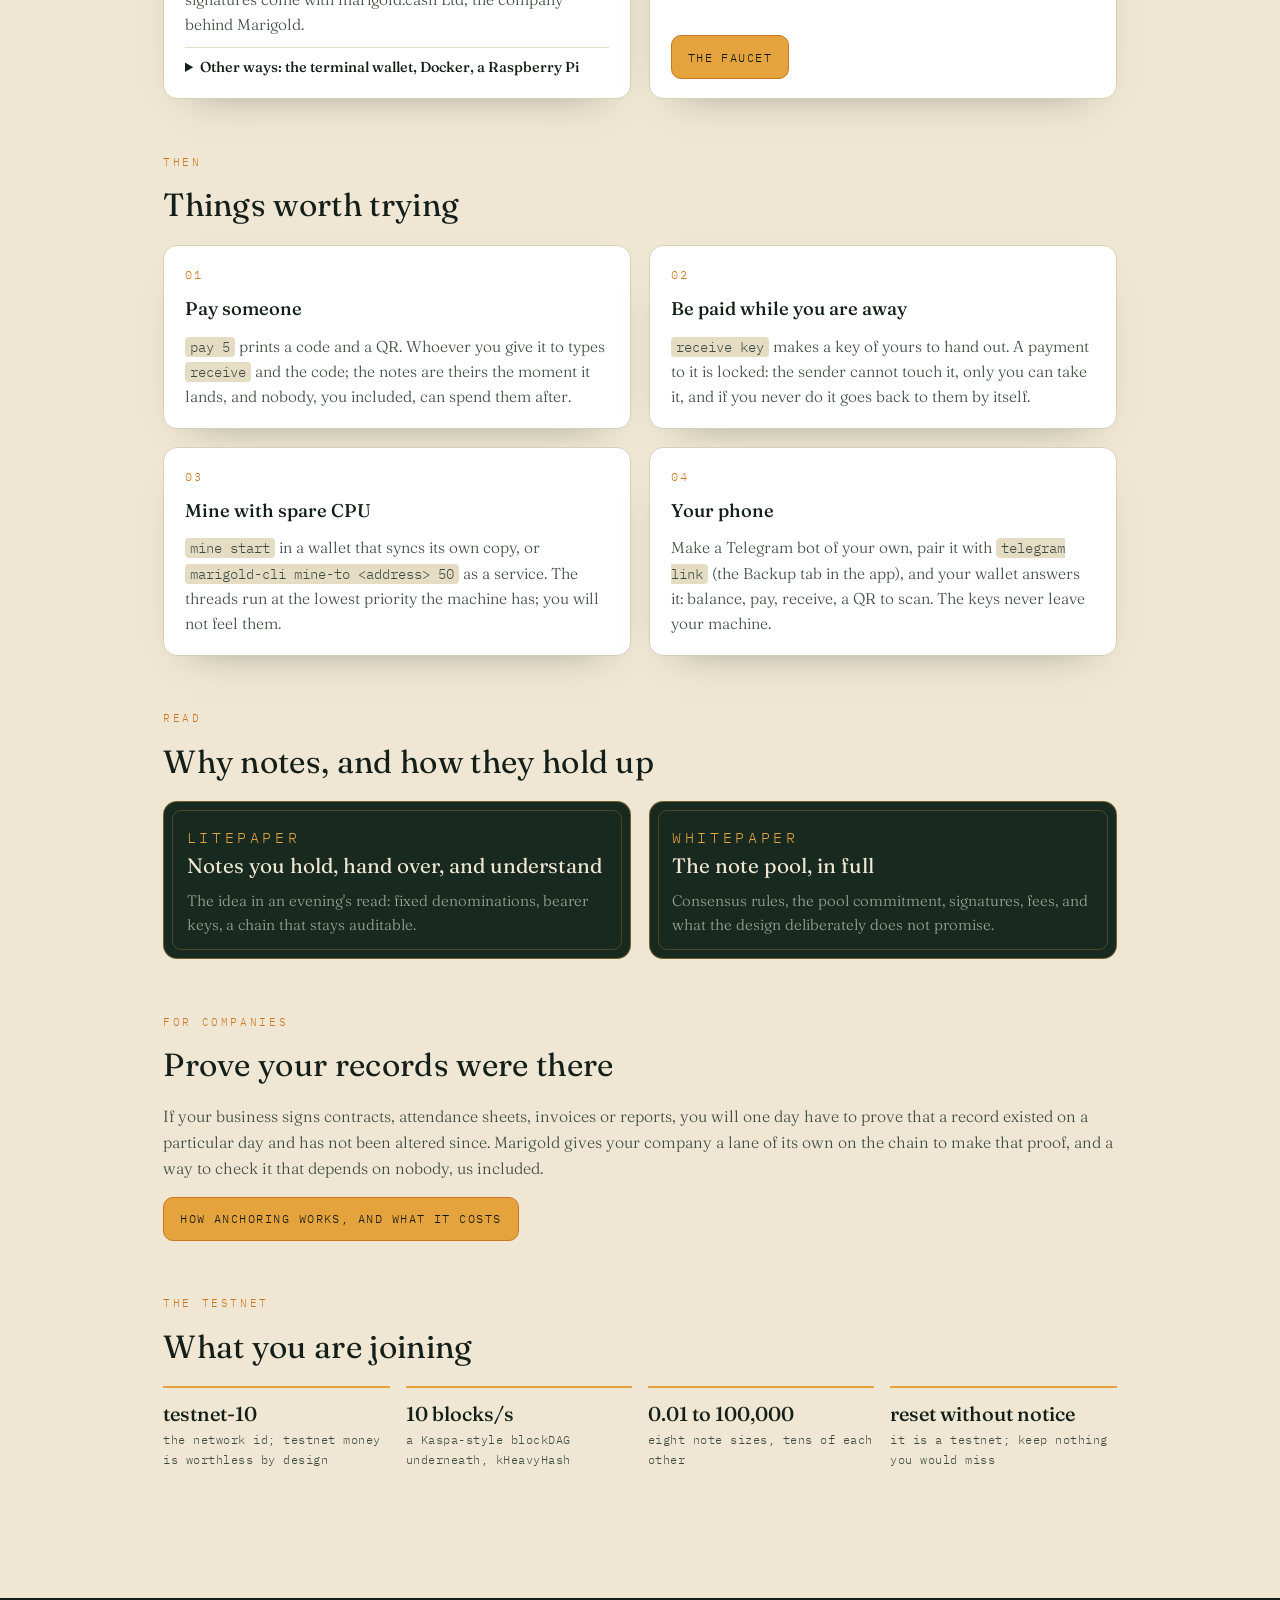
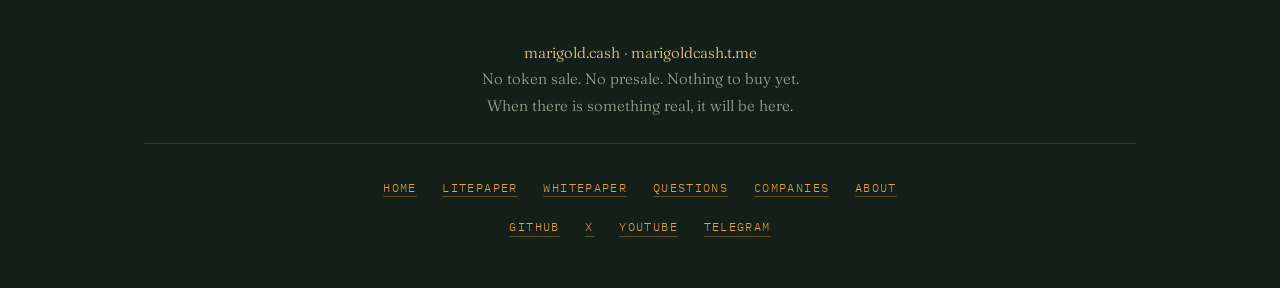
==== commit 7dc83c68: "footer: Telegram, not the address, in the link row" ====
--- a/index.html
+++ b/index.html
@@ -444,7 +444,7 @@
       <li><a href="https://github.com/marigoldcash">GitHub</a></li>
       <li><a href="https://x.com/marigoldcash">X</a></li>
       <li><a href="https://www.youtube.com/@marigoldcash">YouTube</a></li>
-      <li><a href="https://marigoldcash.t.me">marigoldcash.t.me</a></li>
+      <li><a href="https://marigoldcash.t.me">Telegram</a></li>
     </ul>
   </div>
 </footer>
